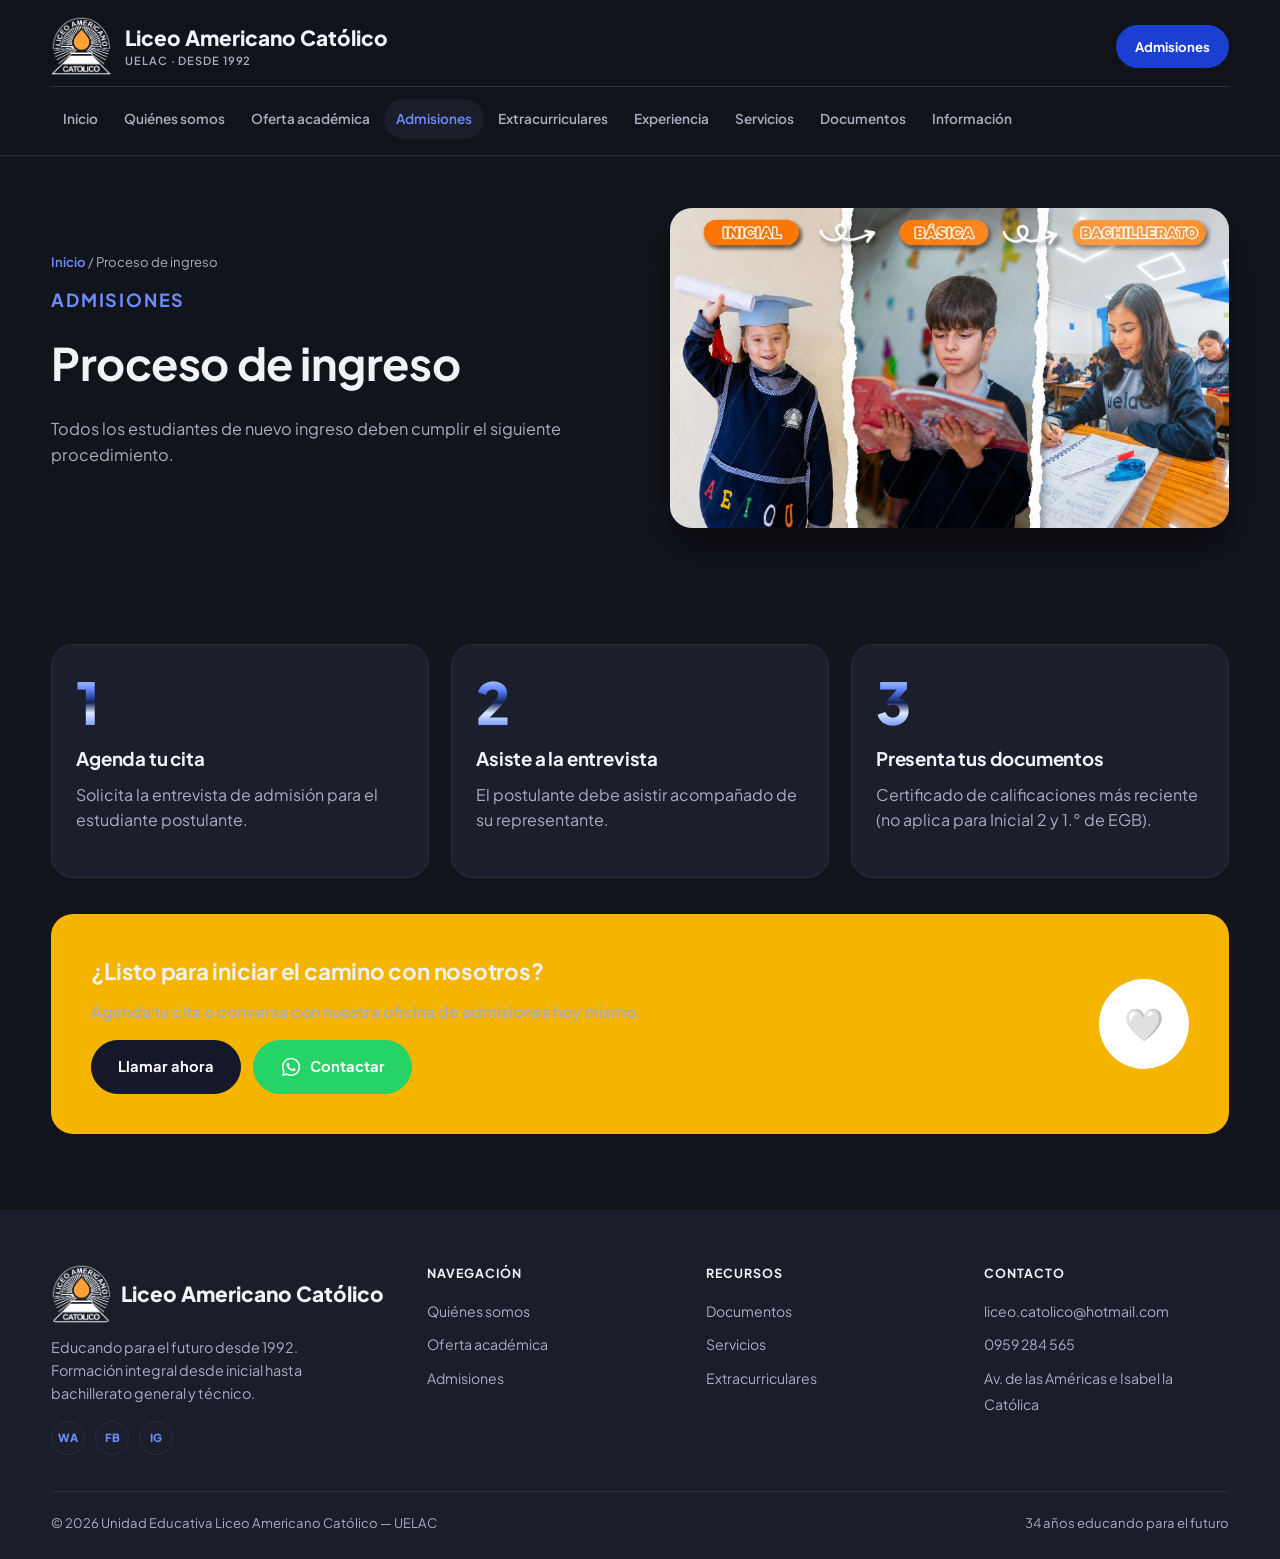
==== admisiones.html @ b3711a72 "Add files via upload" ====
<!DOCTYPE html>
<html lang="es">
<head>
<meta charset="UTF-8">
<meta name="viewport" content="width=device-width, initial-scale=1.0">
<title>Admisiones | Liceo Americano Católico — UELAC</title>
<link rel="stylesheet" href="styles.css">
<script>
(function(){
  var hour = new Date().getHours();
  var isNight = hour >= 18 || hour < 6;
  if (isNight) document.documentElement.classList.add('dark-mode');
})();
</script>

<link rel="preconnect" href="https://fonts.googleapis.com">
<link href="https://fonts.googleapis.com/css2?family=Plus+Jakarta+Sans:ital,wght@0,400;0,500;0,600;0,700;0,800;1,600;1,700&display=swap" rel="stylesheet">
</head>
<body>
<header>
  <div class="headbar">
    <div class="head-top">
      <a class="brand" href="index.html">
        <span class="brand-icon"><img class="logo-img logo-light" src="images/logo.png" alt="UELAC" onerror="this.replaceWith(Object.assign(document.createElement('span'),{textContent:'L'}))"><img class="logo-img logo-dark" src="images/logo-dark.png" alt="UELAC" onerror="this.style.display='none';if(this.previousElementSibling)this.previousElementSibling.style.display='block';"></span>
        <span class="brand-name">Liceo Americano Católico<span>UELAC · Desde 1992</span></span>
      </a>
      <div class="head-actions">
        <a class="btn sm head-cta" href="admisiones.html">Admisiones</a>
        <button class="menu-toggle" id="menuToggle" aria-label="Abrir menú"><span></span></button>
      </div>
    </div>
    <nav class="mainnav" id="mainNav">
      <a href="index.html">Inicio</a>
      <a href="quienes-somos.html">Quiénes somos</a>
      <a href="oferta-academica.html">Oferta académica</a>
      <a href="admisiones.html" class="current">Admisiones</a>
      <a href="extracurriculares.html">Extracurriculares</a>
      <a href="experiencia.html">Experiencia</a>
      <a href="servicios.html">Servicios</a>
      <a href="documentos.html">Documentos</a>
      <a href="informacion.html">Información</a>
    </nav>
  </div>
</header>
<div class="wrap page-hero">
  <div class="page-hero-split">
    <div>
      <div class="crumb"><a href="index.html">Inicio</a> / Proceso de ingreso</div>
      <span class="eyebrow">Admisiones</span>
      <h1>Proceso de ingreso</h1>
      <p class="lead">Todos los estudiantes de nuevo ingreso deben cumplir el siguiente procedimiento.</p>
    </div>
    <div class="photo-frame photo-frame-compact"><img src="images/admisiones.jpg" alt="Admisiones UELAC" onerror="this.remove()"></div>
  </div>
</div>

<section class="section">
  <div class="wrap">
    <div class="steps">
      <div class="step"><div class="num">1</div><h3>Agenda tu cita</h3><p>Solicita la entrevista de admisión para el estudiante postulante.</p></div>
      <div class="step"><div class="num">2</div><h3>Asiste a la entrevista</h3><p>El postulante debe asistir acompañado de su representante.</p></div>
      <div class="step"><div class="num">3</div><h3>Presenta tus documentos</h3><p>Certificado de calificaciones más reciente (no aplica para Inicial 2 y 1.° de EGB).</p></div>
    </div>
    <div class="cta-band">
      <div>
        <h3>¿Listo para iniciar el camino con nosotros?</h3>
        <p>Agenda tu cita o conversa con nuestra oficina de admisiones hoy mismo.</p>
        <div class="cta-actions">
          <a class="btn dark" href="tel:0959284565">Llamar ahora</a>
          <a class="btn btn-whatsapp" href="https://wa.me/593959284565?text=%F0%9F%91%8B%20Hola%2C%20quiero%20m%C3%A1s%20informaci%C3%B3n%20de%20su%20escuelita%20%F0%9F%8F%AB" target="_blank" rel="noopener">
            <svg width="22" height="22" viewBox="0 0 24 24" fill="currentColor" style="flex-shrink:0"><path d="M12.04 2C6.58 2 2.13 6.45 2.13 11.91c0 1.75.46 3.45 1.32 4.95L2.05 22l5.25-1.38a9.9 9.9 0 0 0 4.74 1.21h.01c5.46 0 9.9-4.45 9.9-9.91C21.96 6.45 17.5 2 12.04 2Zm0 18.15h-.01a8.2 8.2 0 0 1-4.19-1.15l-.3-.18-3.12.82.83-3.04-.2-.31a8.2 8.2 0 0 1-1.26-4.38c0-4.54 3.7-8.24 8.26-8.24 2.2 0 4.27.86 5.83 2.42a8.18 8.18 0 0 1 2.41 5.83c0 4.55-3.7 8.24-8.25 8.24Zm4.52-6.17c-.25-.12-1.46-.72-1.68-.8-.23-.08-.39-.12-.56.13-.16.24-.64.8-.78.96-.14.16-.29.18-.53.06-.25-.12-1.04-.38-1.98-1.22-.73-.65-1.23-1.46-1.37-1.7-.14-.25-.02-.38.11-.5.11-.11.25-.29.37-.43.12-.14.16-.24.24-.4.08-.16.04-.3-.02-.43-.06-.12-.56-1.34-.76-1.84-.2-.48-.41-.42-.56-.42h-.48c-.16 0-.43.06-.65.3-.23.24-.86.84-.86 2.04 0 1.2.88 2.36 1 2.52.12.16 1.73 2.64 4.2 3.7.59.25 1.05.4 1.4.52.59.19 1.13.16 1.55.1.47-.07 1.46-.6 1.67-1.17.2-.58.2-1.07.14-1.17-.06-.1-.22-.16-.47-.28Z"/></svg>
            Contactar
          </a>
        </div>
      </div>
      <div class="cta-icon">
        <span class="cta-icon-fallback">🤍</span>
        <video autoplay loop muted playsinline webkit-playsinline preload="auto" onerror="this.style.display='none'" id="ctaVideo">
          <source src="images/cta-animacion.mp4" type="video/mp4">
        </video>
      </div>
    </div>
  </div>
</section>
<footer>
  <div class="wrap">
    <div class="foot-grid">
      <div>
        <div class="foot-brand">
          <span class="brand-icon"><img class="logo-img logo-light" src="images/logo.png" alt="UELAC" style="width:100%;height:100%;object-fit:cover;border-radius:9px" onerror="this.replaceWith(Object.assign(document.createElement('span'),{textContent:'L'}))"><img class="logo-img logo-dark" src="images/logo-dark.png" alt="UELAC" style="width:100%;height:100%;object-fit:cover;border-radius:9px" onerror="this.style.display='none';if(this.previousElementSibling)this.previousElementSibling.style.display='block';"></span>
          <span class="brand-name">Liceo Americano Católico</span>
        </div>
        <p style="max-width:280px;font-size:.9rem">Educando para el futuro desde 1992. Formación integral desde inicial hasta bachillerato general y técnico.</p>
        <div class="foot-social">
          <a href="https://wa.me/593959284565" target="_blank" rel="noopener">WA</a>
          <a href="#">FB</a>
          <a href="#">IG</a>
        </div>
      </div>
      <div>
        <h4>Navegación</h4>
        <ul>
          <li><a href="quienes-somos.html">Quiénes somos</a></li>
          <li><a href="oferta-academica.html">Oferta académica</a></li>
          <li><a href="admisiones.html">Admisiones</a></li>
        </ul>
      </div>
      <div>
        <h4>Recursos</h4>
        <ul>
          <li><a href="documentos.html">Documentos</a></li>
          <li><a href="servicios.html">Servicios</a></li>
          <li><a href="extracurriculares.html">Extracurriculares</a></li>
        </ul>
      </div>
      <div>
        <h4>Contacto</h4>
        <ul>
          <li><a href="mailto:liceo.catolico@hotmail.com">liceo.catolico@hotmail.com</a></li>
          <li><a href="tel:0959284565">0959 284 565</a></li>
          <li><a href="informacion.html">Av. de las Américas e Isabel la Católica</a></li>
        </ul>
      </div>
    </div>
    <div class="foot-bottom">
      <span>© 2026 Unidad Educativa Liceo Americano Católico — UELAC</span>
      <span>34 años educando para el futuro</span>
    </div>
  </div>
</footer>
<script src="script.js"></script>
<script>
(function(){
  var v = document.getElementById('ctaVideo');
  if (!v) return;
  v.muted = true;
  var tryPlay = function(){ var p = v.play(); if (p !== undefined) { p.catch(function(){}); } };
  tryPlay();
  document.addEventListener('touchstart', tryPlay, {once:true});
  document.addEventListener('click', tryPlay, {once:true});
})();
</script>
</body>
</html>
---- styles.css ----
:root{
  --blue:#1B3FD1;
  --blue-dark:#12235B;
  --yellow:#F4B400;
  --yellow-soft:#FCEBC0;
  --badge-lav:#E6E1FB; --badge-lav-ink:#6C57E0;
  --badge-peach:#FDE6D8; --badge-peach-ink:#D97A3D;
  --badge-rose:#FBE3E6; --badge-rose-ink:#C6516A;
  --ink:#15172B;
  --ink-soft:#5B5F76;
  --paper:#FFFFFF;
  --bg-soft:#F4F5FA;
  --line:#E7E8F2;
  --radius:22px;
  --radius-sm:14px;
  --maxw:1800px;
}
*{box-sizing:border-box;}
html{scroll-behavior:smooth;}
body{
  margin:0;background:var(--paper);color:var(--ink);
  font-family:'Plus Jakarta Sans',sans-serif;font-size:16px;line-height:1.6;
  -webkit-font-smoothing:antialiased;
}
h1,h2,h3,h4{font-weight:700;letter-spacing:-0.01em;margin:0 0 .4em 0;color:var(--ink);}
em{font-style:italic;color:var(--blue);}
p{margin:0 0 1em 0;color:var(--ink-soft);}
a{color:inherit;}
img{max-width:100%;display:block;}
.wrap{max-width:var(--maxw);margin:0 auto;padding:0 clamp(20px,4vw,64px);}
.pill{
  display:inline-flex;align-items:center;gap:10px;
  background:var(--bg-soft);border:1px solid var(--line);
  padding:10px 22px;border-radius:99px;font-size:1.05rem;font-weight:600;color:var(--ink-soft);
  margin-bottom:20px;
}
.pill .dot{width:8px;height:8px;border-radius:50%;background:var(--yellow);}
.eyebrow{
  text-transform:uppercase;letter-spacing:.1em;font-size:1.125rem;font-weight:700;
  color:var(--blue);margin-bottom:10px;display:block;
}
.eyebrow-lg{font-size:2.1rem;letter-spacing:.02em;margin-bottom:6px;}
.eyebrow-xl{font-size:2.25rem;letter-spacing:.01em;}
.btn{
  display:inline-flex;align-items:center;gap:8px;padding:14px 26px;
  background:var(--blue);color:#fff;text-decoration:none;font-weight:700;font-size:.92rem;
  border:1.5px solid var(--blue);border-radius:99px;cursor:pointer;transition:all .18s;
}
.btn:hover{background:var(--blue-dark);border-color:var(--blue-dark);}
.btn.outline{background:transparent;color:var(--blue);}
.btn.outline:hover{background:var(--blue);color:#fff;}
.btn.dark{background:var(--ink);border-color:var(--ink);}
.btn.btn-whatsapp{background:#25D366;border-color:#25D366;color:#fff;}
.btn.btn-whatsapp:hover{background:#1EBE57;border-color:#1EBE57;}
.btn.dark:hover{background:#000;}
.btn.sm{padding:10px 18px;font-size:.82rem;}
button{font-family:inherit;}

/* header */
header{position:sticky;top:0;z-index:100;background:rgba(255,255,255,.92);backdrop-filter:blur(8px);border-bottom:1px solid var(--line);}
.headbar{display:flex;flex-direction:column;gap:10px;padding:16px clamp(20px,4vw,64px);max-width:var(--maxw);margin:0 auto;}
.head-top{display:flex;align-items:center;justify-content:space-between;gap:20px;width:100%;}
.head-actions{display:flex;align-items:center;gap:14px;flex-shrink:0;}
.brand{display:flex;align-items:center;gap:14px;text-decoration:none;flex-shrink:0;}
.brand-icon{width:60px;height:60px;background:transparent;color:var(--blue);display:flex;align-items:center;justify-content:center;font-weight:800;font-size:1.6rem;flex-shrink:0;}
.brand-icon img{width:100%;height:100%;object-fit:contain;}
.brand-icon .logo-dark{display:none;}
html.dark-mode .brand-icon .logo-light{display:none;}
html.dark-mode .brand-icon .logo-dark{display:block;}
.brand-name{font-weight:800;font-size:1.3rem;color:var(--ink);line-height:1.15;}
.brand-name span{display:block;font-weight:600;font-size:.7rem;color:var(--ink-soft);text-transform:uppercase;letter-spacing:.08em;margin-top:4px;}
nav.mainnav{display:flex;gap:2px;flex-wrap:wrap;width:100%;padding-top:12px;border-top:1px solid var(--line);}
nav.mainnav a{padding:9px 12px;font-size:.85rem;font-weight:600;text-decoration:none;color:var(--ink-soft);border-radius:99px;white-space:nowrap;}
nav.mainnav a:hover{color:var(--blue);background:var(--bg-soft);}
nav.mainnav a.current{color:var(--blue);background:var(--bg-soft);}
.menu-toggle{display:none;background:none;border:1.5px solid var(--ink);border-radius:9px;padding:8px 10px;cursor:pointer;}
.menu-toggle span,.menu-toggle span::before,.menu-toggle span::after{content:"";display:block;width:18px;height:2px;background:var(--ink);position:relative;}
.menu-toggle span::before{position:absolute;top:-6px;width:18px;height:2px;background:var(--ink);}
.menu-toggle span::after{position:absolute;top:6px;width:18px;height:2px;background:var(--ink);}
@media (max-width:980px){
  nav.mainnav{display:none;}
  nav.mainnav.open{display:flex;}
  .menu-toggle{display:block;}
  .head-cta{display:none;}
}

/* page header banner (for interior pages) */
.page-hero{padding-top:52px;padding-bottom:40px;}
.page-hero .eyebrow{margin-bottom:12px;}
.page-hero h1{font-size:clamp(2rem,4vw,2.8rem);}
.page-hero p.lead{max-width:560px;font-size:1.02rem;}
.crumb{font-size:.82rem;color:var(--ink-soft);margin-bottom:14px;}
.crumb a{color:var(--blue);text-decoration:none;font-weight:600;}
.page-hero-split{display:grid;grid-template-columns:1fr 1fr;gap:60px;align-items:center;}
.photo-frame{
  border-radius:var(--radius);overflow:hidden;height:500px;position:relative;
  background:linear-gradient(135deg,var(--blue) 0%,#3F63E0 55%,#7C93EC 100%);
}
.photo-frame img{position:absolute;inset:0;width:100%;height:100%;object-fit:cover;object-position:center top;z-index:0;}
.photo-frame::after{content:"";position:absolute;inset:0;z-index:1;background:radial-gradient(circle at 80% 15%,rgba(255,255,255,.28),transparent 45%),repeating-linear-gradient(120deg,rgba(255,255,255,.06) 0 2px,transparent 2px 30px);}
.photo-frame-compact{height:320px;}

/* hero (home) */
.hero{padding-top:64px;padding-bottom:80px;}
.hero-grid{display:grid;grid-template-columns:.85fr 1.2fr;gap:60px;align-items:center;}
.hero h1{font-size:clamp(2.3rem,4.6vw,3.6rem);line-height:1.05;margin-bottom:.35em;}
.hero p.lead{font-size:1.02rem;max-width:440px;}
.hero-actions{display:flex;gap:14px;margin-top:26px;flex-wrap:wrap;}
.hero-media{position:relative;}
.hero-media .frame{
  border-radius:var(--radius);overflow:hidden;height:500px;position:relative;
  background:linear-gradient(135deg,var(--blue) 0%,#3F63E0 55%,#7C93EC 100%);
}
.hero-media .frame img{position:absolute;inset:0;width:100%;height:100%;object-fit:cover;z-index:0;}
.hero-media .frame::after{content:"";position:absolute;inset:0;z-index:1;background:radial-gradient(circle at 80% 15%,rgba(255,255,255,.28),transparent 45%),repeating-linear-gradient(120deg,rgba(255,255,255,.06) 0 2px,transparent 2px 30px);}
.floating-badge{
  position:absolute;bottom:22px;right:-14px;background:#fff;border-radius:var(--radius-sm);
  padding:18px 23px;box-shadow:0 14px 30px rgba(20,30,80,.16);display:flex;align-items:center;gap:15px;max-width:262px;
}
.floating-badge .ic{width:45px;height:45px;border-radius:13px;background:var(--yellow-soft);display:flex;align-items:center;justify-content:center;font-size:1.4rem;flex-shrink:0;}
.floating-badge div strong{display:block;font-size:1.03rem;}
.floating-badge div span{font-size:.9rem;color:var(--ink-soft);}

/* sections */
.section{padding:76px 0;}
.section.soft{background:var(--bg-soft);}
.section-head{max-width:640px;margin:0 auto 46px;text-align:center;}
.section-head.left{margin:0 0 40px;text-align:left;}
.section-head p{max-width:480px;margin:8px auto 0;}
.section-head.left p{margin:8px 0 0;}
.feature-grid{display:grid;grid-template-columns:repeat(3,1fr);gap:22px;}
.feature-card{background:#fff;border:1px solid var(--line);border-radius:var(--radius);padding:30px 26px;}
.feature-card .icon{width:46px;height:46px;border-radius:13px;display:flex;align-items:center;justify-content:center;font-size:1.3rem;margin-bottom:18px;}
.feature-card h3{font-size:1.08rem;}
.feature-card a.more{font-size:.85rem;font-weight:700;color:var(--blue);text-decoration:none;}

/* gallery / carousel cards */
.gal-head{display:flex;justify-content:space-between;align-items:flex-end;margin-bottom:30px;gap:20px;flex-wrap:wrap;}
.gal-head h2{margin-bottom:8px;}
.gal-nav{display:flex;gap:10px;flex-shrink:0;}
.gal-nav button{width:38px;height:38px;border-radius:50%;border:1.5px solid var(--line);background:#fff;cursor:pointer;font-size:1.1rem;color:var(--ink);}
.gal-nav button.active-dir{background:var(--blue);border-color:var(--blue);color:#fff;}
.gal-track-wrap{overflow:hidden;}
.gal-track{display:flex;gap:20px;transition:transform .5s cubic-bezier(.65,0,.35,1);}
.gal-card{
  min-width:calc(33.333% - 14px);flex-shrink:0;border-radius:var(--radius);overflow:hidden;position:relative;
  height:340px;display:flex;align-items:flex-end;
}
.gal-card .tint{position:absolute;inset:0;}
.gal-card .tint img{position:absolute;inset:0;width:100%;height:100%;object-fit:cover;}
.gal-card::after{content:"";position:absolute;inset:0;background:linear-gradient(to top,rgba(0,0,0,.72) 0%,rgba(0,0,0,.05) 55%,transparent 70%);}
.gal-card .tag{position:absolute;top:16px;left:16px;z-index:3;background:#fff;color:var(--ink);font-size:.72rem;font-weight:700;padding:6px 12px;border-radius:99px;}
.gal-card .body{position:relative;z-index:3;padding:20px;color:#fff;}
.gal-card .body h3{color:#fff;font-size:1.05rem;margin-bottom:4px;}
.gal-card .body p{color:#E7E9F5;font-size:.85rem;margin:0;}
@media (max-width:900px){.gal-card{min-width:calc(50% - 10px);}}
@media (max-width:600px){.gal-card{min-width:100%;}}

/* stats band */
.stats-band{background:var(--blue);border-radius:var(--radius);padding:50px 40px;display:grid;grid-template-columns:repeat(3,1fr);text-align:center;}
.stats-band .stat-num{font-size:2.6rem;font-weight:800;color:var(--yellow);line-height:1;}
.stats-band .stat-label{color:#fff;font-weight:700;margin-top:10px;font-size:.95rem;}
.stats-band .stat-sub{color:#B9C6F5;font-size:.8rem;margin-top:4px;}
@media (max-width:700px){.stats-band{grid-template-columns:1fr;gap:26px;}}

/* quienes somos */
.qs-grid{display:grid;grid-template-columns:1fr 1fr;gap:50px;align-items:start;}
.mv-card{background:#fff;border:1px solid var(--line);border-radius:var(--radius);padding:26px 28px;margin-bottom:18px;}
.mv-card h3{font-size:1.5rem;color:var(--blue);}
.authorities{display:grid;grid-template-columns:repeat(5,1fr);gap:14px;margin-top:20px;}
.auth-card{text-align:center;padding:20px 10px;border:1px solid var(--line);border-radius:var(--radius-sm);background:#fff;}
.auth-role{font-size:.82rem;color:var(--ink-soft);margin-top:4px;}
.lema{margin-top:24px;background:var(--ink);color:#fff;padding:26px;border-radius:var(--radius);text-align:center;}
.lema em{color:var(--yellow);}
.lema-wide{
  background:var(--blue);color:#fff;text-align:center;
  padding:44px 30px;border-radius:var(--radius);
  margin:44px 0;font-size:2rem;font-weight:600;width:100%;
}
.lema-wide em{color:var(--yellow);font-weight:400;font-style:normal;font-family:'Parisienne',cursive;font-size:1.35em;}
.authorities-row{display:grid;grid-template-columns:repeat(5,1fr);gap:18px;margin-top:20px;}
.auth-card-v2{display:flex;flex-direction:column;align-items:center;text-align:center;}
.auth-photo{margin-bottom:10px;}
.auth-photo{
  width:100%;max-width:150px;aspect-ratio:3/4;background:var(--bg-soft);
  border:1px solid var(--line);border-radius:var(--radius-sm);overflow:hidden;
}
.auth-photo img{width:100%;height:100%;object-fit:cover;}
.auth-card-v2 .auth-name{font-size:1rem;color:var(--ink);font-weight:700;margin:0;}
.auth-card-v2 .auth-role{font-size:.85rem;color:var(--ink-soft);margin:2px 0 0;}

/* oferta - level cards + accordion */
.niveles-grid{display:flex;flex-wrap:wrap;justify-content:center;gap:22px;}
.niveles-grid > details.level{flex:0 1 calc(33.333% - 15px);min-width:260px;}
details.level{
  background:#fff;border:1px solid var(--line);border-radius:var(--radius);overflow:hidden;
  transition:transform .2s ease,box-shadow .2s ease,border-color .2s ease;
}
details.level:hover,details.level[open]{
  transform:scale(1.04);
  box-shadow:0 18px 40px rgba(27,63,209,.18);
  border-color:var(--blue);
  z-index:2;position:relative;
}
details.level summary{cursor:pointer;list-style:none;display:block;}
details.level summary::-webkit-details-marker{display:none;}
.level-photo{width:100%;aspect-ratio:3/4;background:var(--bg-soft);}
.level-photo img{width:100%;height:100%;object-fit:cover;}
.level-summary-text{padding:18px 20px;font-weight:700;font-size:1.02rem;color:var(--ink);display:flex;align-items:center;justify-content:space-between;gap:12px;}
.level-toggle::after{content:"+";font-size:1.4rem;color:var(--blue);font-weight:700;}
details.level[open] .level-toggle::after{content:"–";}
details.level .level-body{padding:0 20px 24px;}
.pilares{display:grid;grid-template-columns:1fr;gap:10px;margin-top:14px;}
.pilar{background:var(--bg-soft);padding:14px 16px;border-radius:var(--radius-sm);font-size:.85rem;}

/* admisiones */
.steps{display:grid;grid-template-columns:repeat(3,1fr);gap:22px;}
.step{background:#fff;border:1px solid var(--line);border-radius:var(--radius);padding:28px 24px;}
.step .num{
  font-family:'Plus Jakarta Sans',sans-serif;font-size:3.6rem;font-weight:800;line-height:1;
  display:block;margin-bottom:14px;
  background-image:linear-gradient(180deg,#EAF1FF 0%,#5B82FF 30%,#12235B 52%,#DCE8FF 70%,#5B82FF 100%);
  -webkit-background-clip:text;background-clip:text;color:transparent;
  animation:num-glow 3s ease-in-out infinite;
}
@keyframes num-glow{
  0%,100%{filter:drop-shadow(0 0 6px rgba(91,130,255,.4)) drop-shadow(0 0 14px rgba(91,130,255,.22));}
  50%{filter:drop-shadow(0 0 16px rgba(91,130,255,.95)) drop-shadow(0 0 30px rgba(91,130,255,.55));}
}
@media (prefers-reduced-motion:reduce){.step .num{animation:none;filter:drop-shadow(0 0 12px rgba(91,130,255,.7));}}
.cta-band{margin-top:36px;background:var(--yellow);border-radius:var(--radius);padding:40px;display:grid;grid-template-columns:1fr auto;gap:24px;align-items:center;}
.cta-band h3{font-size:1.4rem;}
.cta-band p{color:var(--blue-dark);font-weight:600;}
.cta-actions{display:flex;gap:12px;flex-wrap:wrap;}
.cta-icon{width:90px;height:90px;border-radius:50%;background:#fff;display:flex;align-items:center;justify-content:center;font-size:2rem;position:relative;overflow:hidden;}
.cta-icon video{position:absolute;inset:0;width:100%;height:100%;object-fit:cover;z-index:1;}
.cta-icon-fallback{position:relative;z-index:0;}
@media (max-width:720px){
  .cta-band{grid-template-columns:1fr;text-align:center;}
  .cta-icon{margin:0 auto;}
  .cta-actions{justify-content:center;}
  .cta-actions .btn{flex:0 1 170px;justify-content:center;}
}

/* extracurriculares */
.extra-grid{display:grid;grid-template-columns:repeat(3,1fr);gap:20px;}
.extra-card{background:var(--blue);color:#fff;padding:30px 24px;border-radius:var(--radius);min-height:170px;display:flex;align-items:flex-end;position:relative;overflow:hidden;}
.extra-card img{position:absolute;inset:0;width:100%;height:100%;object-fit:cover;z-index:0;}
.extra-card::before{content:"";position:absolute;inset:0;z-index:1;background:radial-gradient(circle at 90% -10%,rgba(244,180,0,.35),transparent 55%),linear-gradient(to top,rgba(0,0,0,.6) 0%,rgba(0,0,0,.05) 60%,transparent 75%);}
.extra-card h3{color:#fff;font-size:1.05rem;position:relative;z-index:2;margin:0;}

/* experiencia */
.feat-grid{display:grid;grid-template-columns:repeat(2,1fr);gap:20px;margin-bottom:46px;}
.feat{background:#fff;border:1px solid var(--line);border-radius:var(--radius);padding:26px;}
.feat-photo{width:100%;aspect-ratio:1/1;position:relative;border-radius:var(--radius-sm);overflow:hidden;background:var(--bg-soft);margin-bottom:16px;}
.feat-photo img{position:absolute;inset:0;width:100%;height:100%;object-fit:cover;opacity:0;transition:opacity .6s ease;}
.feat-photo img.active{opacity:1;}
.feat .mark{width:40px;height:40px;border-radius:12px;margin-bottom:14px;display:flex;align-items:center;justify-content:center;font-size:1.2rem;}
.horario-table{width:100%;border-collapse:collapse;background:#fff;border:1px solid var(--line);border-radius:var(--radius-sm);overflow:hidden;}
.horario-table th{background:var(--blue);color:#fff;text-align:left;padding:14px 18px;font-weight:700;font-size:.85rem;}
.horario-table td{padding:14px 18px;border-top:1px solid var(--line);font-size:.92rem;color:var(--ink);}
.uniforme-grid{display:grid;grid-template-columns:repeat(5,1fr);gap:18px;margin-top:20px;}
.uniforme-item{display:flex;flex-direction:column;align-items:center;text-align:center;}
.uniforme-photo{width:100%;aspect-ratio:3/4;background:var(--bg-soft);border:1px solid var(--line);border-radius:var(--radius-sm);overflow:hidden;margin-bottom:10px;}
.uniforme-photo img{width:100%;height:100%;object-fit:cover;}
.uniforme-label{font-size:.85rem;color:var(--ink-soft);font-weight:600;}

/* servicios */
.serv-grid{display:grid;grid-template-columns:repeat(3,1fr);gap:20px;align-items:start;}
.serv-card{
  background:#fff;border:1px solid var(--line);border-radius:var(--radius);padding:28px;
  cursor:pointer;transition:transform .2s ease,box-shadow .2s ease,border-color .2s ease;
}
.serv-card:hover,.serv-card.selected{
  transform:scale(1.05);
  box-shadow:0 18px 40px rgba(27,63,209,.18);
  border-color:var(--blue);
  z-index:2;position:relative;
}
.serv-photo{width:100%;aspect-ratio:3/4;background:var(--bg-soft);border-radius:var(--radius-sm);overflow:hidden;margin-bottom:18px;}
.serv-photo img{width:100%;height:100%;object-fit:cover;}
.serv-card .mark{width:42px;height:42px;border-radius:12px;margin-bottom:16px;display:flex;align-items:center;justify-content:center;font-size:1.25rem;}

/* documentos */
.doc-cols{display:grid;grid-template-columns:1.3fr .9fr;gap:44px;align-items:start;}
.doc-list{list-style:none;margin:0;padding:0;display:grid;grid-template-columns:1fr 1fr;gap:2px;}
.doc-list li{border-bottom:1px dashed var(--line);}
.doc-list a{display:flex;justify-content:space-between;align-items:center;padding:11px 6px;font-size:.87rem;text-decoration:none;color:var(--ink);}
.doc-list a:hover{color:var(--blue);}
.doc-list a .go{color:var(--yellow);font-weight:700;}
.doc-side{background:var(--blue);color:#fff;padding:28px;border-radius:var(--radius);}
.doc-side h3{color:#fff;font-size:1.2rem;}
.doc-side ul{padding-left:0;list-style:none;margin:0;}
.doc-side li{border-bottom:1px solid rgba(255,255,255,.15);}
.doc-side a{display:flex;justify-content:space-between;padding:12px 0;text-decoration:none;color:#DCE3FA;font-size:.87rem;}
.doc-side a:hover{color:var(--yellow);}

/* informacion */
.info-grid{display:grid;grid-template-columns:1fr 1fr;gap:46px;}
.form-field{margin-bottom:16px;}
.form-field label{display:block;font-size:.78rem;text-transform:uppercase;letter-spacing:.06em;color:var(--ink-soft);margin-bottom:6px;font-weight:700;}
.form-field input,.form-field textarea{width:100%;padding:12px 14px;border:1.5px solid var(--line);border-radius:var(--radius-sm);font-family:inherit;font-size:.95rem;background:#fff;color:var(--ink);}
.form-field textarea{resize:vertical;min-height:100px;}
.form-field input:focus,.form-field textarea:focus{outline:2px solid var(--blue);outline-offset:1px;}
.map-frame{border:1px solid var(--line);border-radius:var(--radius);overflow:hidden;height:220px;margin-bottom:22px;}
.map-frame iframe{width:100%;height:100%;border:0;}
.contact-lines{display:grid;gap:10px;margin-bottom:22px;font-size:.92rem;}
.contact-lines strong{color:var(--ink);}
.social-row{display:flex;gap:12px;}
.social-row a{width:42px;height:42px;border-radius:50%;border:1.5px solid var(--line);display:flex;align-items:center;justify-content:center;text-decoration:none;color:var(--blue);font-weight:800;font-size:.78rem;}
.social-row a:hover{background:var(--blue);color:#fff;border-color:var(--blue);}
.form-note{font-size:.85rem;color:var(--blue);margin-top:10px;display:none;font-weight:600;}
.form-note.show{display:block;}

/* footer */
footer{background:var(--bg-soft);padding:54px 0 26px;}
.foot-grid{display:grid;grid-template-columns:1.4fr 1fr 1fr 1fr;gap:34px;margin-bottom:36px;}
.foot-brand{display:flex;gap:10px;align-items:center;margin-bottom:12px;}
footer h4{color:var(--ink);font-size:.78rem;text-transform:uppercase;letter-spacing:.08em;margin-bottom:14px;}
footer ul{list-style:none;padding:0;margin:0;display:grid;gap:8px;}
footer a{text-decoration:none;color:var(--ink-soft);font-size:.88rem;}
footer a:hover{color:var(--blue);}
.foot-social{display:flex;gap:10px;margin-top:16px;}
.foot-social a{width:34px;height:34px;border-radius:50%;background:#fff;border:1px solid var(--line);display:flex;align-items:center;justify-content:center;font-size:.7rem;font-weight:800;color:var(--blue);}
.foot-bottom{border-top:1px solid var(--line);padding-top:20px;font-size:.82rem;color:var(--ink-soft);display:flex;justify-content:space-between;flex-wrap:wrap;gap:10px;}

@media (max-width:920px){
  .hero-grid,.qs-grid,.info-grid,.doc-cols,.page-hero-split{grid-template-columns:1fr;}
  .hero-media{order:-1;}
  .feature-grid,.extra-grid,.feat-grid,.serv-grid,.steps{grid-template-columns:repeat(2,1fr);}
  .niveles-grid > details.level{flex-basis:calc(50% - 11px);}
  .authorities{grid-template-columns:repeat(2,1fr);}
  .authorities-row{grid-template-columns:repeat(3,1fr);}
  .uniforme-grid{grid-template-columns:repeat(3,1fr);}
  .lema-wide{font-size:1.5rem;}
  .foot-grid{grid-template-columns:1fr 1fr;}
  .doc-list{grid-template-columns:1fr;}
}
@media (max-width:600px){
  .feature-grid,.extra-grid,.feat-grid,.serv-grid,.steps,.authorities{grid-template-columns:1fr;}
  .niveles-grid > details.level{flex-basis:100%;}
  .authorities-row{grid-template-columns:repeat(2,1fr);}
  .uniforme-grid{grid-template-columns:repeat(2,1fr);}
  .lema-wide{font-size:1.2rem;padding:30px 20px;}
  .foot-grid{grid-template-columns:1fr;}
  .section{padding:56px 0;}
  .hero{padding:44px 0 56px;}
  .page-hero{padding-top:36px;padding-bottom:28px;}
  .stats-band{padding:36px 24px;}
  .photo-frame-compact{height:220px;}
}
@media (prefers-reduced-motion:reduce){html{scroll-behavior:auto;}.gal-track{transition:none;}}

/* ---------- dark mode (auto, based on local time) ---------- */
html.dark-mode{
  --dm-bg:#12141C;
  --dm-bg-soft:#1A1E2A;
  --dm-card:#1B1F2B;
  --dm-ink:#F2F3F7;
  --dm-ink-soft:#A8ADC0;
  --dm-line:#2A2E3D;
  --dm-blue:#6E8CFF;
}
html.dark-mode body{background:var(--dm-bg);color:var(--dm-ink);}
html.dark-mode p{color:var(--dm-ink-soft);}
html.dark-mode h1,html.dark-mode h2,html.dark-mode h3,html.dark-mode h4{color:var(--dm-ink);}
html.dark-mode .eyebrow{color:var(--dm-blue);}
html.dark-mode em{color:var(--dm-blue);}
html.dark-mode .lema-wide em{color:var(--yellow);}
html.dark-mode header{background:rgba(18,20,28,.92);border-bottom:1px solid var(--dm-line);}
html.dark-mode .brand-name{color:var(--dm-ink);}
html.dark-mode .brand-name span{color:var(--dm-ink-soft);}
html.dark-mode nav.mainnav a{color:var(--dm-ink-soft);}
html.dark-mode nav.mainnav a:hover,html.dark-mode nav.mainnav a.current{color:var(--dm-blue);background:var(--dm-bg-soft);}
html.dark-mode .pill{background:var(--dm-bg-soft);border-color:var(--dm-line);color:var(--dm-ink-soft);}
html.dark-mode .hero h1{color:var(--dm-ink);}
html.dark-mode .hero h1 em{color:var(--dm-blue);}
html.dark-mode .floating-badge{background:var(--dm-card);box-shadow:0 14px 30px rgba(0,0,0,.4);}
html.dark-mode .floating-badge div strong{color:var(--dm-ink);}
html.dark-mode .floating-badge div span{color:var(--dm-ink-soft);}
html.dark-mode .section.soft{background:var(--dm-bg-soft);}
html.dark-mode .feature-card{background:var(--dm-card);border-color:var(--dm-line);}
html.dark-mode .feature-card h3{color:var(--dm-ink);}
html.dark-mode .feature-card a.more{color:var(--dm-blue);}
html.dark-mode .btn.outline{color:var(--dm-blue);border-color:var(--dm-blue);}
html.dark-mode .btn.outline:hover{background:var(--dm-blue);color:var(--dm-bg);}
html.dark-mode footer{background:var(--dm-bg-soft);}
html.dark-mode footer h4{color:var(--dm-ink);}
html.dark-mode footer a{color:var(--dm-ink-soft);}
html.dark-mode footer a:hover{color:var(--dm-blue);}
html.dark-mode footer p{color:var(--dm-ink-soft);}
html.dark-mode .foot-social a{background:var(--dm-card);border-color:var(--dm-line);color:var(--dm-blue);}
html.dark-mode .foot-bottom{border-color:var(--dm-line);color:var(--dm-ink-soft);}
html.dark-mode .gal-nav button{background:var(--dm-card);border-color:var(--dm-line);color:var(--dm-ink);}
html.dark-mode .gal-card .tag{background:var(--dm-card);color:var(--dm-ink);}
html.dark-mode .crumb{color:var(--dm-ink-soft);}
html.dark-mode .crumb a{color:var(--dm-blue);}
html.dark-mode .mv-card{background:var(--dm-card);border-color:var(--dm-line);}
html.dark-mode .mv-card h3{color:var(--dm-blue);}
html.dark-mode .auth-card{background:var(--dm-card);border-color:var(--dm-line);}
html.dark-mode .auth-card-v2 .auth-name{color:var(--dm-ink);}
html.dark-mode .auth-card-v2 .auth-role{color:var(--dm-ink-soft);}
html.dark-mode .auth-photo{background:var(--dm-bg-soft);border-color:var(--dm-line);}
html.dark-mode .lema{background:#000;}
html.dark-mode details.level{background:var(--dm-card);border-color:var(--dm-line);}
html.dark-mode details.level:hover,html.dark-mode details.level[open]{border-color:var(--dm-blue);box-shadow:0 18px 40px rgba(0,0,0,.5);}
html.dark-mode .level-photo{background:var(--dm-bg-soft);}
html.dark-mode .level-summary-text{color:var(--dm-ink);}
html.dark-mode .level-toggle::after{color:var(--dm-blue);}
html.dark-mode .pilar{background:var(--dm-bg-soft);color:var(--dm-ink-soft);}
html.dark-mode .nivel-chip{background:var(--dm-bg-soft);border-color:var(--dm-line);color:var(--dm-ink);}
html.dark-mode .step{background:var(--dm-card);border-color:var(--dm-line);}
html.dark-mode .step h3{color:var(--dm-ink);}
html.dark-mode .photo-frame{box-shadow:0 20px 40px rgba(0,0,0,.4);}
html.dark-mode .cta-band{background:var(--yellow);}
html.dark-mode .feat{background:var(--dm-card);border-color:var(--dm-line);}
html.dark-mode .feat h3{color:var(--dm-ink);}
html.dark-mode .feat-photo{background:var(--dm-bg-soft);}
html.dark-mode .uniforme-photo{background:var(--dm-bg-soft);border-color:var(--dm-line);}
html.dark-mode .uniforme-label{color:var(--dm-ink-soft);}
html.dark-mode .horario-table{background:var(--dm-card);border-color:var(--dm-line);}
html.dark-mode .horario-table td{border-color:var(--dm-line);color:var(--dm-ink);}
html.dark-mode .serv-card{background:var(--dm-card);border-color:var(--dm-line);}
html.dark-mode .serv-card:hover,html.dark-mode .serv-card.selected{border-color:var(--dm-blue);box-shadow:0 18px 40px rgba(0,0,0,.5);}
html.dark-mode .serv-photo{background:var(--dm-bg-soft);}
html.dark-mode .serv-card h3{color:var(--dm-ink);}
html.dark-mode .doc-list a{color:var(--dm-ink);}
html.dark-mode .doc-list li{border-color:var(--dm-line);}
html.dark-mode .extra-card{background:var(--blue-dark);}
html.dark-mode .form-field label{color:var(--dm-ink-soft);}
html.dark-mode .form-field input,html.dark-mode .form-field textarea{background:var(--dm-card);border-color:var(--dm-line);color:var(--dm-ink);}
html.dark-mode .map-frame{border-color:var(--dm-line);}
html.dark-mode .contact-lines strong{color:var(--dm-ink);}
html.dark-mode .contact-lines{color:var(--dm-ink-soft);}
html.dark-mode .social-row a{border-color:var(--dm-line);color:var(--dm-blue);}
html.dark-mode .social-row a:hover{background:var(--dm-blue);color:var(--dm-bg);border-color:var(--dm-blue);}
html.dark-mode .menu-toggle{border-color:var(--dm-line);}
html.dark-mode .menu-toggle span,html.dark-mode .menu-toggle span::before,html.dark-mode .menu-toggle span::after{background:var(--dm-ink);}
html.dark-mode nav.mainnav{border-color:var(--dm-line);}
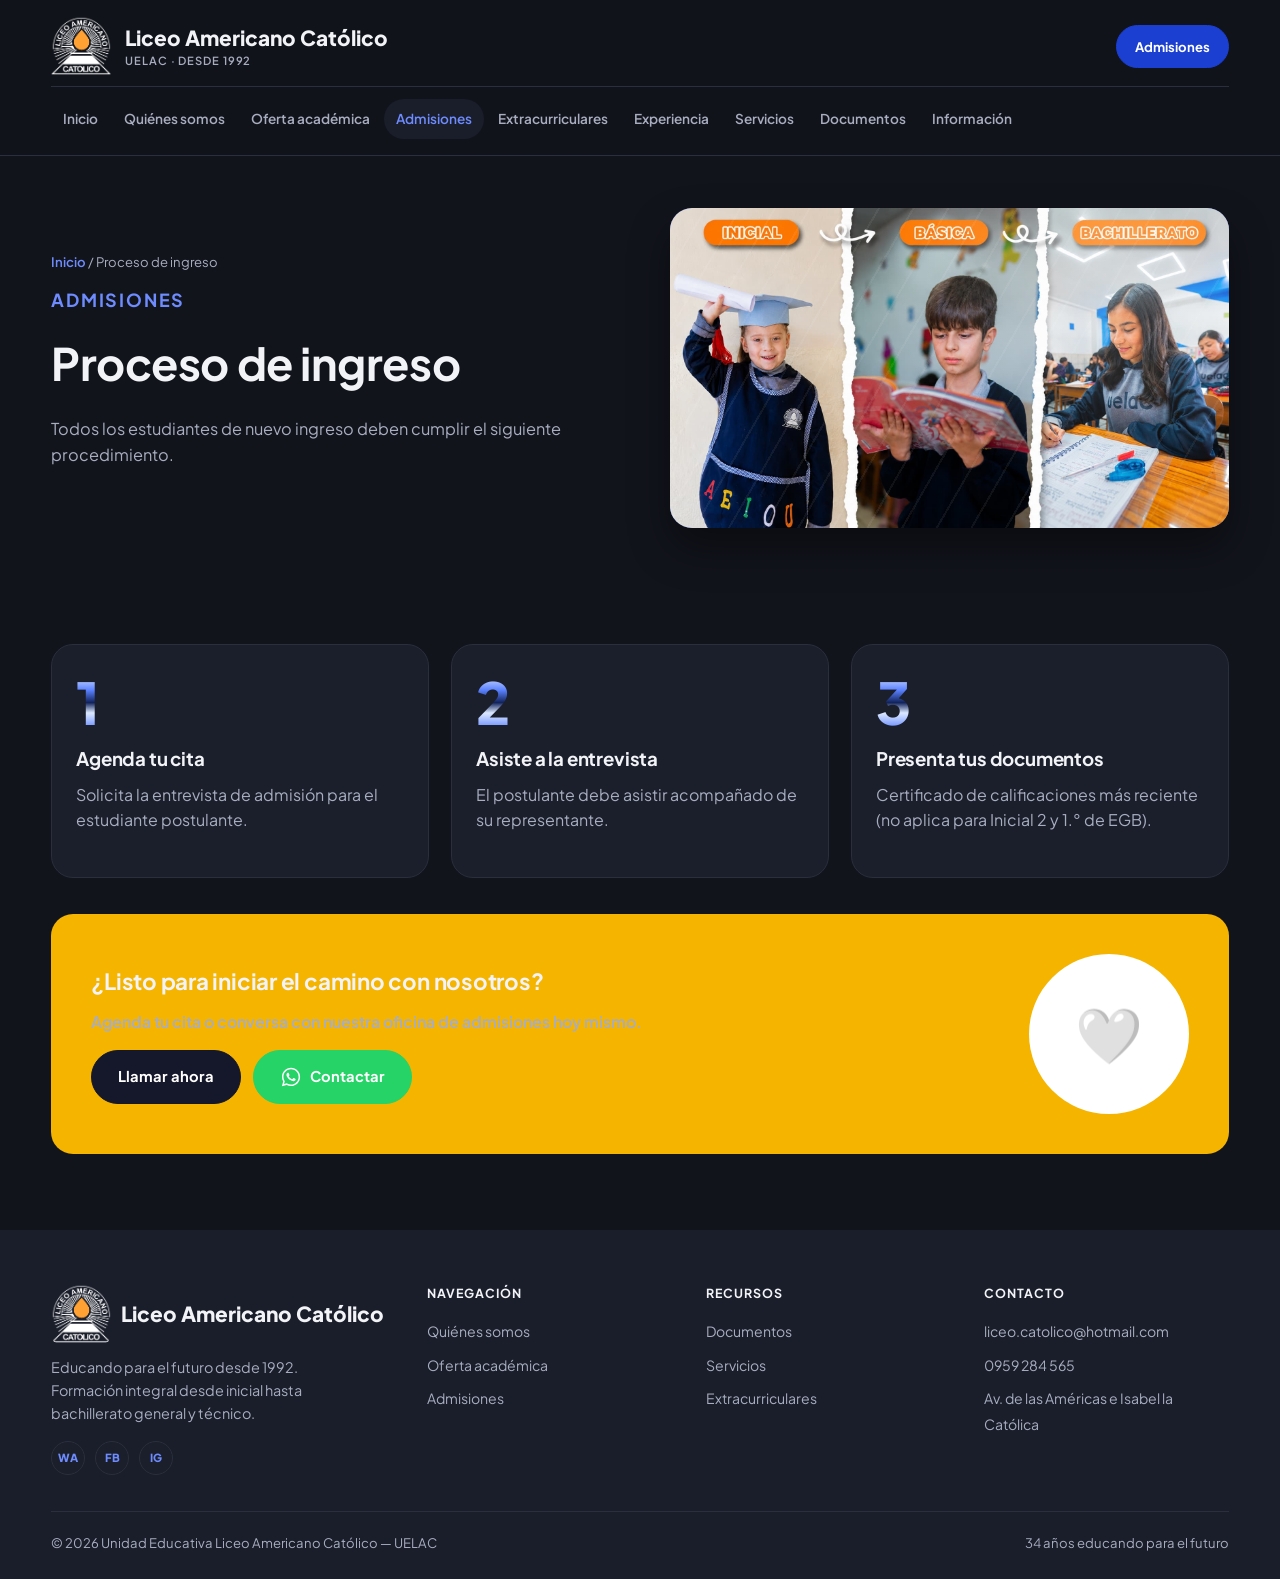
==== commit 1d4593e0: "Add files via upload" ====
--- a/admisiones.html
+++ b/admisiones.html
@@ -50,7 +50,7 @@
       <h1>Proceso de ingreso</h1>
       <p class="lead">Todos los estudiantes de nuevo ingreso deben cumplir el siguiente procedimiento.</p>
     </div>
-    <div class="photo-frame photo-frame-compact"><img src="images/admisiones.jpg" alt="Admisiones UELAC" onerror="this.remove()"></div>
+    <div class="photo-frame photo-frame-compact"><img fetchpriority="high" decoding="async" src="images/admisiones.jpg" alt="Admisiones UELAC" onerror="this.remove()"></div>
   </div>
 </div>
 
--- a/styles.css
+++ b/styles.css
@@ -190,8 +190,8 @@
 .auth-card-v2 .auth-role{font-size:.85rem;color:var(--ink-soft);margin:2px 0 0;}
 
 /* oferta - level cards + accordion */
-.niveles-grid{display:flex;flex-wrap:wrap;justify-content:center;gap:22px;}
-.niveles-grid > details.level{flex:0 1 calc(33.333% - 15px);min-width:260px;}
+.niveles-grid{display:flex;flex-wrap:wrap;justify-content:center;align-items:flex-start;gap:18px;}
+.niveles-grid > details.level{flex:0 1 clamp(190px,calc(16.666% - 15px),300px);min-width:0;}
 details.level{
   background:#fff;border:1px solid var(--line);border-radius:var(--radius);overflow:hidden;
   transition:transform .2s ease,box-shadow .2s ease,border-color .2s ease;
@@ -206,16 +206,25 @@
 details.level summary::-webkit-details-marker{display:none;}
 .level-photo{width:100%;aspect-ratio:3/4;background:var(--bg-soft);}
 .level-photo img{width:100%;height:100%;object-fit:cover;}
-.level-summary-text{padding:18px 20px;font-weight:700;font-size:1.02rem;color:var(--ink);display:flex;align-items:center;justify-content:space-between;gap:12px;}
+.level-summary-text{padding:14px 14px;font-weight:700;font-size:1.02rem;color:var(--ink);display:flex;align-items:center;justify-content:space-between;gap:12px;}
 .level-toggle::after{content:"+";font-size:1.4rem;color:var(--blue);font-weight:700;}
 details.level[open] .level-toggle::after{content:"–";}
-details.level .level-body{padding:0 20px 24px;}
+details.level .level-body{padding:0 14px 18px;}
 .pilares{display:grid;grid-template-columns:1fr;gap:10px;margin-top:14px;}
 .pilar{background:var(--bg-soft);padding:14px 16px;border-radius:var(--radius-sm);font-size:.85rem;}
 
 /* admisiones */
 .steps{display:grid;grid-template-columns:repeat(3,1fr);gap:22px;}
-.step{background:#fff;border:1px solid var(--line);border-radius:var(--radius);padding:28px 24px;}
+.step{background:#fff;border:1px solid var(--line);--step-border:var(--line);border-radius:var(--radius);padding:28px 24px;position:relative;}
+@keyframes step-focus{
+  0%{transform:scale(1);border-color:var(--step-border);box-shadow:none;z-index:1;}
+  6%,30%{transform:scale(1.08);border-color:var(--yellow);box-shadow:0 0 0 2px var(--yellow),0 18px 40px rgba(244,180,0,.28);z-index:2;}
+  36%,100%{transform:scale(1);border-color:var(--step-border);box-shadow:none;z-index:1;}
+}
+.steps.in-view .step{animation:step-focus 9s ease-in-out infinite;}
+.steps.in-view .step:nth-child(2){animation-delay:3s;}
+.steps.in-view .step:nth-child(3){animation-delay:6s;}
+@media (prefers-reduced-motion:reduce){.steps.in-view .step{animation:none;}}
 .step .num{
   font-family:'Plus Jakarta Sans',sans-serif;font-size:3.6rem;font-weight:800;line-height:1;
   display:block;margin-bottom:14px;
@@ -232,12 +241,12 @@
 .cta-band h3{font-size:1.4rem;}
 .cta-band p{color:var(--blue-dark);font-weight:600;}
 .cta-actions{display:flex;gap:12px;flex-wrap:wrap;}
-.cta-icon{width:90px;height:90px;border-radius:50%;background:#fff;display:flex;align-items:center;justify-content:center;font-size:2rem;position:relative;overflow:hidden;}
+.cta-icon{width:160px;height:160px;border-radius:50%;background:#fff;display:flex;align-items:center;justify-content:center;font-size:3.4rem;position:relative;overflow:hidden;}
 .cta-icon video{position:absolute;inset:0;width:100%;height:100%;object-fit:cover;z-index:1;}
 .cta-icon-fallback{position:relative;z-index:0;}
 @media (max-width:720px){
   .cta-band{grid-template-columns:1fr;text-align:center;}
-  .cta-icon{margin:0 auto;}
+  .cta-icon{margin:0 auto;width:140px;height:140px;}
   .cta-actions{justify-content:center;}
   .cta-actions .btn{flex:0 1 170px;justify-content:center;}
 }
@@ -251,12 +260,13 @@
 
 /* experiencia */
 .feat-grid{display:grid;grid-template-columns:repeat(2,1fr);gap:20px;margin-bottom:46px;}
-.feat{background:#fff;border:1px solid var(--line);border-radius:var(--radius);padding:26px;}
-.feat-photo{width:100%;aspect-ratio:1/1;position:relative;border-radius:var(--radius-sm);overflow:hidden;background:var(--bg-soft);margin-bottom:16px;}
-.feat-photo img{position:absolute;inset:0;width:100%;height:100%;object-fit:cover;opacity:0;transition:opacity .6s ease;}
-.feat-photo img.active{opacity:1;}
+.feat{background:#fff;border:1px solid var(--line);border-radius:var(--radius);padding:26px;display:flex;flex-wrap:wrap;gap:20px;align-items:flex-start;}
+.feat-photo{flex:0 0 calc(50% - 10px);aspect-ratio:3/4;position:relative;border-radius:var(--radius-sm);overflow:hidden;background:var(--bg-soft);}
+.feat-photo .feat-media{position:absolute;inset:0;width:100%;height:100%;object-fit:cover;opacity:0;transition:opacity .6s ease;}
+.feat-photo .feat-media.active{opacity:1;}
+.feat-body{flex:1 1 180px;min-width:0;}
 .feat .mark{width:40px;height:40px;border-radius:12px;margin-bottom:14px;display:flex;align-items:center;justify-content:center;font-size:1.2rem;}
-.horario-table{width:100%;border-collapse:collapse;background:#fff;border:1px solid var(--line);border-radius:var(--radius-sm);overflow:hidden;}
+.horario-table{width:100%;border-collapse:collapse;background:#fff;border:1px solid var(--blue);border-radius:var(--radius-sm);overflow:hidden;}
 .horario-table th{background:var(--blue);color:#fff;text-align:left;padding:14px 18px;font-weight:700;font-size:.85rem;}
 .horario-table td{padding:14px 18px;border-top:1px solid var(--line);font-size:.92rem;color:var(--ink);}
 .uniforme-grid{display:grid;grid-template-columns:repeat(5,1fr);gap:18px;margin-top:20px;}
@@ -328,7 +338,7 @@
   .hero-grid,.qs-grid,.info-grid,.doc-cols,.page-hero-split{grid-template-columns:1fr;}
   .hero-media{order:-1;}
   .feature-grid,.extra-grid,.feat-grid,.serv-grid,.steps{grid-template-columns:repeat(2,1fr);}
-  .niveles-grid > details.level{flex-basis:calc(50% - 11px);}
+  .niveles-grid > details.level{flex:0 1 calc(33.333% - 12px);}
   .authorities{grid-template-columns:repeat(2,1fr);}
   .authorities-row{grid-template-columns:repeat(3,1fr);}
   .uniforme-grid{grid-template-columns:repeat(3,1fr);}
@@ -338,7 +348,7 @@
 }
 @media (max-width:600px){
   .feature-grid,.extra-grid,.feat-grid,.serv-grid,.steps,.authorities{grid-template-columns:1fr;}
-  .niveles-grid > details.level{flex-basis:100%;}
+  .niveles-grid > details.level{flex:0 1 calc(50% - 9px);}
   .authorities-row{grid-template-columns:repeat(2,1fr);}
   .uniforme-grid{grid-template-columns:repeat(2,1fr);}
   .lema-wide{font-size:1.2rem;padding:30px 20px;}
@@ -409,7 +419,7 @@
 html.dark-mode .level-toggle::after{color:var(--dm-blue);}
 html.dark-mode .pilar{background:var(--dm-bg-soft);color:var(--dm-ink-soft);}
 html.dark-mode .nivel-chip{background:var(--dm-bg-soft);border-color:var(--dm-line);color:var(--dm-ink);}
-html.dark-mode .step{background:var(--dm-card);border-color:var(--dm-line);}
+html.dark-mode .step{background:var(--dm-card);border-color:var(--dm-line);--step-border:var(--dm-line);}
 html.dark-mode .step h3{color:var(--dm-ink);}
 html.dark-mode .photo-frame{box-shadow:0 20px 40px rgba(0,0,0,.4);}
 html.dark-mode .cta-band{background:var(--yellow);}
@@ -418,7 +428,7 @@
 html.dark-mode .feat-photo{background:var(--dm-bg-soft);}
 html.dark-mode .uniforme-photo{background:var(--dm-bg-soft);border-color:var(--dm-line);}
 html.dark-mode .uniforme-label{color:var(--dm-ink-soft);}
-html.dark-mode .horario-table{background:var(--dm-card);border-color:var(--dm-line);}
+html.dark-mode .horario-table{background:var(--dm-card);border-color:var(--blue);}
 html.dark-mode .horario-table td{border-color:var(--dm-line);color:var(--dm-ink);}
 html.dark-mode .serv-card{background:var(--dm-card);border-color:var(--dm-line);}
 html.dark-mode .serv-card:hover,html.dark-mode .serv-card.selected{border-color:var(--dm-blue);box-shadow:0 18px 40px rgba(0,0,0,.5);}
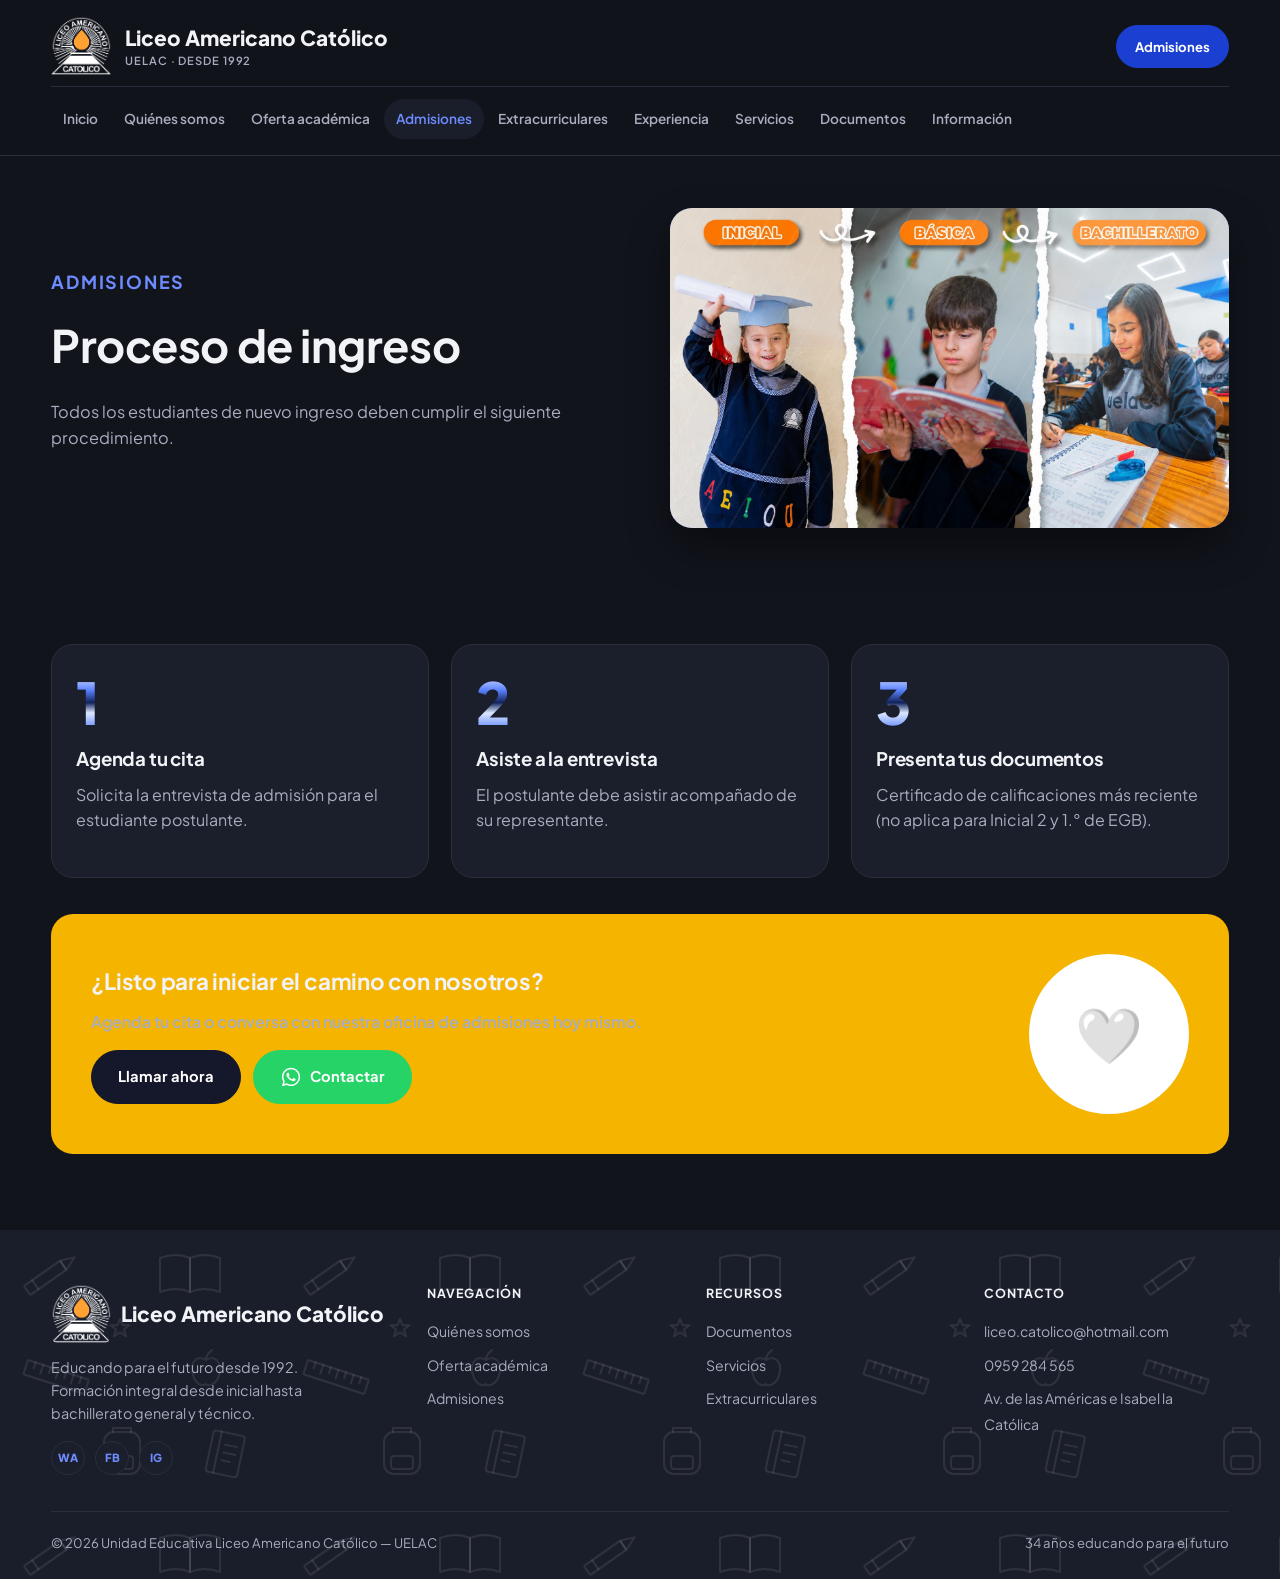
==== commit f705ef24: "Add files via upload" ====
--- a/admisiones.html
+++ b/admisiones.html
@@ -45,7 +45,6 @@
 <div class="wrap page-hero">
   <div class="page-hero-split">
     <div>
-      <div class="crumb"><a href="index.html">Inicio</a> / Proceso de ingreso</div>
       <span class="eyebrow">Admisiones</span>
       <h1>Proceso de ingreso</h1>
       <p class="lead">Todos los estudiantes de nuevo ingreso deben cumplir el siguiente procedimiento.</p>
--- a/styles.css
+++ b/styles.css
@@ -91,7 +91,8 @@
 .page-hero p.lead{max-width:560px;font-size:1.02rem;}
 .crumb{font-size:.82rem;color:var(--ink-soft);margin-bottom:14px;}
 .crumb a{color:var(--blue);text-decoration:none;font-weight:600;}
-.page-hero-split{display:grid;grid-template-columns:1fr 1fr;gap:60px;align-items:center;}
+.page-hero-split{display:grid;grid-template-columns:1fr 1fr;gap:60px;align-items:stretch;}
+.page-hero-split > div:first-child{display:flex;flex-direction:column;justify-content:center;}
 .photo-frame{
   border-radius:var(--radius);overflow:hidden;height:500px;position:relative;
   background:linear-gradient(135deg,var(--blue) 0%,#3F63E0 55%,#7C93EC 100%);
@@ -259,14 +260,16 @@
 .extra-card h3{color:#fff;font-size:1.05rem;position:relative;z-index:2;margin:0;}
 
 /* experiencia */
-.feat-grid{display:grid;grid-template-columns:repeat(2,1fr);gap:20px;margin-bottom:46px;}
-.feat{background:#fff;border:1px solid var(--line);border-radius:var(--radius);padding:26px;display:flex;flex-wrap:wrap;gap:20px;align-items:flex-start;}
-.feat-photo{flex:0 0 calc(50% - 10px);aspect-ratio:3/4;position:relative;border-radius:var(--radius-sm);overflow:hidden;background:var(--bg-soft);}
+.feat-grid{display:grid;grid-template-columns:repeat(4,1fr);gap:20px;margin-bottom:46px;}
+.feat{background:#fff;border:1px solid var(--line);border-radius:var(--radius);padding:20px;display:flex;flex-direction:column;gap:16px;cursor:pointer;transition:transform .2s ease,box-shadow .2s ease,border-color .2s ease;}
+.feat:hover,.feat.selected{transform:scale(1.05);box-shadow:0 18px 40px rgba(27,63,209,.18);border-color:var(--blue);z-index:2;position:relative;}
+.feat-photo{flex:none;width:100%;aspect-ratio:3/4;position:relative;border-radius:var(--radius-sm);overflow:hidden;background:var(--bg-soft);}
 .feat-photo .feat-media{position:absolute;inset:0;width:100%;height:100%;object-fit:cover;opacity:0;transition:opacity .6s ease;}
 .feat-photo .feat-media.active{opacity:1;}
-.feat-body{flex:1 1 180px;min-width:0;}
+.feat-body{flex:1;min-width:0;}
 .feat .mark{width:40px;height:40px;border-radius:12px;margin-bottom:14px;display:flex;align-items:center;justify-content:center;font-size:1.2rem;}
-.horario-table{width:100%;border-collapse:collapse;background:#fff;border:1px solid var(--blue);border-radius:var(--radius-sm);overflow:hidden;}
+.horario-wrap{border:2px solid var(--blue);border-radius:var(--radius-sm);overflow:hidden;background:#fff;}
+.horario-table{width:100%;border-collapse:collapse;background:transparent;border:none;}
 .horario-table th{background:var(--blue);color:#fff;text-align:left;padding:14px 18px;font-weight:700;font-size:.85rem;}
 .horario-table td{padding:14px 18px;border-top:1px solid var(--line);font-size:.92rem;color:var(--ink);}
 .uniforme-grid{display:grid;grid-template-columns:repeat(5,1fr);gap:18px;margin-top:20px;}
@@ -287,7 +290,7 @@
   border-color:var(--blue);
   z-index:2;position:relative;
 }
-.serv-photo{width:100%;aspect-ratio:3/4;background:var(--bg-soft);border-radius:var(--radius-sm);overflow:hidden;margin-bottom:18px;}
+.serv-photo{width:80%;aspect-ratio:3/4;background:var(--bg-soft);border-radius:var(--radius-sm);overflow:hidden;margin:0 auto 18px;}
 .serv-photo img{width:100%;height:100%;object-fit:cover;}
 .serv-card .mark{width:42px;height:42px;border-radius:12px;margin-bottom:16px;display:flex;align-items:center;justify-content:center;font-size:1.25rem;}
 
@@ -312,18 +315,28 @@
 .form-field input,.form-field textarea{width:100%;padding:12px 14px;border:1.5px solid var(--line);border-radius:var(--radius-sm);font-family:inherit;font-size:.95rem;background:#fff;color:var(--ink);}
 .form-field textarea{resize:vertical;min-height:100px;}
 .form-field input:focus,.form-field textarea:focus{outline:2px solid var(--blue);outline-offset:1px;}
-.map-frame{border:1px solid var(--line);border-radius:var(--radius);overflow:hidden;height:220px;margin-bottom:22px;}
+.map-frame{border:1px solid var(--line);border-radius:var(--radius);overflow:hidden;height:300px;margin-bottom:22px;}
 .map-frame iframe{width:100%;height:100%;border:0;}
-.contact-lines{display:grid;gap:10px;margin-bottom:22px;font-size:.92rem;}
-.contact-lines strong{color:var(--ink);}
-.social-row{display:flex;gap:12px;}
-.social-row a{width:42px;height:42px;border-radius:50%;border:1.5px solid var(--line);display:flex;align-items:center;justify-content:center;text-decoration:none;color:var(--blue);font-weight:800;font-size:.78rem;}
-.social-row a:hover{background:var(--blue);color:#fff;border-color:var(--blue);}
+.contact-lines{display:grid;gap:14px;margin-bottom:26px;font-size:1.12rem;line-height:1.5;}
+.contact-lines strong{color:var(--ink);font-size:1.18rem;}
+.social-row{display:flex;gap:18px;}
+.social-row a{position:relative;isolation:isolate;width:72px;height:72px;border-radius:22px;display:flex;align-items:center;justify-content:center;color:#fff;overflow:hidden;box-shadow:0 10px 24px rgba(27,63,209,.28);transition:transform .2s ease;}
+.social-row a:hover{transform:scale(1.1);}
+.social-row a svg{width:36px;height:36px;position:relative;z-index:1;}
+.social-row a::before,.social-row a::after{content:"";position:absolute;inset:0;z-index:0;}
+.social-row a::before{background:linear-gradient(135deg,#12235B 0%,#2F54D8 30%,#8FA9FF 46%,#2F54D8 62%,#12235B 100%);animation:soc-metal 6s ease-in-out infinite;}
+.social-row a::after{background:var(--brand);opacity:0;animation:soc-brand 6s ease-in-out infinite;}
+.social-row .soc-wa{--brand:#25D366;}
+.social-row .soc-fb{--brand:#1877F2;}
+.social-row .soc-ig{--brand:linear-gradient(45deg,#F9CE34 0%,#EE2A7B 50%,#6228D7 100%);}
+@keyframes soc-metal{0%,45%{opacity:1;}50%,95%{opacity:0;}100%{opacity:1;}}
+@keyframes soc-brand{0%,45%{opacity:0;}50%,95%{opacity:1;}100%{opacity:0;}}
+@media (prefers-reduced-motion:reduce){.social-row a::before,.social-row a::after{animation:none;}.social-row a::after{opacity:0;}}
 .form-note{font-size:.85rem;color:var(--blue);margin-top:10px;display:none;font-weight:600;}
 .form-note.show{display:block;}
 
 /* footer */
-footer{background:var(--bg-soft);padding:54px 0 26px;}
+footer{background-color:var(--bg-soft);background-image:url("data:image/svg+xml,%3Csvg xmlns='http://www.w3.org/2000/svg' width='280' height='280' viewBox='0 0 280 280'%3E%3Cg fill='none' stroke='%231B3FD1' stroke-opacity='0.13' stroke-width='2' stroke-linecap='round' stroke-linejoin='round'%3E%3Cg transform='translate(24,56) rotate(-35)'%3E%3Crect width='44' height='11' rx='1'/%3E%3Cpath d='M44 0 L58 5.5 L44 11 Z M10 0 V11'/%3E%3C/g%3E%3Cg transform='translate(160,22)'%3E%3Cpath d='M0 6 Q16 0 30 6 V40 Q16 34 0 40 Z'/%3E%3Cpath d='M30 6 Q44 0 60 6 V40 Q44 34 30 40 Z'/%3E%3C/g%3E%3Cg transform='translate(28,130) rotate(18)'%3E%3Crect width='64' height='15' rx='1'/%3E%3Cpath d='M8 0 V6 M16 0 V9 M24 0 V6 M32 0 V9 M40 0 V6 M48 0 V9 M56 0 V6'/%3E%3C/g%3E%3Cg transform='translate(190,122)'%3E%3Cpath d='M16 8 C6 2 -2 12 4 26 C8 34 14 34 16 32 C18 34 24 34 28 26 C34 12 26 2 16 8 Z M16 8 C16 2 20 0 22 -2'/%3E%3C/g%3E%3Cg transform='translate(104,196)'%3E%3Crect x='0' y='6' width='36' height='42' rx='10'/%3E%3Cpath d='M9 6 V2 H27 V6'/%3E%3Crect x='7' y='30' width='22' height='13' rx='3'/%3E%3C/g%3E%3Cg transform='translate(214,200) rotate(12)'%3E%3Crect width='32' height='42' rx='3'/%3E%3Cpath d='M8 0 V42 M14 12 H26 M14 20 H26 M14 28 H22'/%3E%3C/g%3E%3Cg transform='translate(120,98)'%3E%3Cpath d='M0 -9 L2.6 -2.8 L9.5 -2.8 L4 1.4 L6 8.4 L0 4.2 L-6 8.4 L-4 1.4 L-9.5 -2.8 L-2.6 -2.8 Z'/%3E%3C/g%3E%3C/g%3E%3C/svg%3E");background-size:280px 280px;padding:54px 0 26px;}
 .foot-grid{display:grid;grid-template-columns:1.4fr 1fr 1fr 1fr;gap:34px;margin-bottom:36px;}
 .foot-brand{display:flex;gap:10px;align-items:center;margin-bottom:12px;}
 footer h4{color:var(--ink);font-size:.78rem;text-transform:uppercase;letter-spacing:.08em;margin-bottom:14px;}
@@ -394,7 +407,7 @@
 html.dark-mode .feature-card a.more{color:var(--dm-blue);}
 html.dark-mode .btn.outline{color:var(--dm-blue);border-color:var(--dm-blue);}
 html.dark-mode .btn.outline:hover{background:var(--dm-blue);color:var(--dm-bg);}
-html.dark-mode footer{background:var(--dm-bg-soft);}
+html.dark-mode footer{background-color:var(--dm-bg-soft);background-image:url("data:image/svg+xml,%3Csvg xmlns='http://www.w3.org/2000/svg' width='280' height='280' viewBox='0 0 280 280'%3E%3Cg fill='none' stroke='%23FFFFFF' stroke-opacity='0.09' stroke-width='2' stroke-linecap='round' stroke-linejoin='round'%3E%3Cg transform='translate(24,56) rotate(-35)'%3E%3Crect width='44' height='11' rx='1'/%3E%3Cpath d='M44 0 L58 5.5 L44 11 Z M10 0 V11'/%3E%3C/g%3E%3Cg transform='translate(160,22)'%3E%3Cpath d='M0 6 Q16 0 30 6 V40 Q16 34 0 40 Z'/%3E%3Cpath d='M30 6 Q44 0 60 6 V40 Q44 34 30 40 Z'/%3E%3C/g%3E%3Cg transform='translate(28,130) rotate(18)'%3E%3Crect width='64' height='15' rx='1'/%3E%3Cpath d='M8 0 V6 M16 0 V9 M24 0 V6 M32 0 V9 M40 0 V6 M48 0 V9 M56 0 V6'/%3E%3C/g%3E%3Cg transform='translate(190,122)'%3E%3Cpath d='M16 8 C6 2 -2 12 4 26 C8 34 14 34 16 32 C18 34 24 34 28 26 C34 12 26 2 16 8 Z M16 8 C16 2 20 0 22 -2'/%3E%3C/g%3E%3Cg transform='translate(104,196)'%3E%3Crect x='0' y='6' width='36' height='42' rx='10'/%3E%3Cpath d='M9 6 V2 H27 V6'/%3E%3Crect x='7' y='30' width='22' height='13' rx='3'/%3E%3C/g%3E%3Cg transform='translate(214,200) rotate(12)'%3E%3Crect width='32' height='42' rx='3'/%3E%3Cpath d='M8 0 V42 M14 12 H26 M14 20 H26 M14 28 H22'/%3E%3C/g%3E%3Cg transform='translate(120,98)'%3E%3Cpath d='M0 -9 L2.6 -2.8 L9.5 -2.8 L4 1.4 L6 8.4 L0 4.2 L-6 8.4 L-4 1.4 L-9.5 -2.8 L-2.6 -2.8 Z'/%3E%3C/g%3E%3C/g%3E%3C/svg%3E");background-size:280px 280px;}
 html.dark-mode footer h4{color:var(--dm-ink);}
 html.dark-mode footer a{color:var(--dm-ink-soft);}
 html.dark-mode footer a:hover{color:var(--dm-blue);}
@@ -424,11 +437,13 @@
 html.dark-mode .photo-frame{box-shadow:0 20px 40px rgba(0,0,0,.4);}
 html.dark-mode .cta-band{background:var(--yellow);}
 html.dark-mode .feat{background:var(--dm-card);border-color:var(--dm-line);}
+html.dark-mode .feat:hover,html.dark-mode .feat.selected{border-color:var(--dm-blue);box-shadow:0 18px 40px rgba(0,0,0,.5);}
 html.dark-mode .feat h3{color:var(--dm-ink);}
 html.dark-mode .feat-photo{background:var(--dm-bg-soft);}
 html.dark-mode .uniforme-photo{background:var(--dm-bg-soft);border-color:var(--dm-line);}
 html.dark-mode .uniforme-label{color:var(--dm-ink-soft);}
-html.dark-mode .horario-table{background:var(--dm-card);border-color:var(--blue);}
+html.dark-mode .horario-wrap{background:var(--dm-card);border-color:var(--blue);}
+html.dark-mode .horario-table{background:transparent;}
 html.dark-mode .horario-table td{border-color:var(--dm-line);color:var(--dm-ink);}
 html.dark-mode .serv-card{background:var(--dm-card);border-color:var(--dm-line);}
 html.dark-mode .serv-card:hover,html.dark-mode .serv-card.selected{border-color:var(--dm-blue);box-shadow:0 18px 40px rgba(0,0,0,.5);}
@@ -442,8 +457,6 @@
 html.dark-mode .map-frame{border-color:var(--dm-line);}
 html.dark-mode .contact-lines strong{color:var(--dm-ink);}
 html.dark-mode .contact-lines{color:var(--dm-ink-soft);}
-html.dark-mode .social-row a{border-color:var(--dm-line);color:var(--dm-blue);}
-html.dark-mode .social-row a:hover{background:var(--dm-blue);color:var(--dm-bg);border-color:var(--dm-blue);}
 html.dark-mode .menu-toggle{border-color:var(--dm-line);}
 html.dark-mode .menu-toggle span,html.dark-mode .menu-toggle span::before,html.dark-mode .menu-toggle span::after{background:var(--dm-ink);}
 html.dark-mode nav.mainnav{border-color:var(--dm-line);}
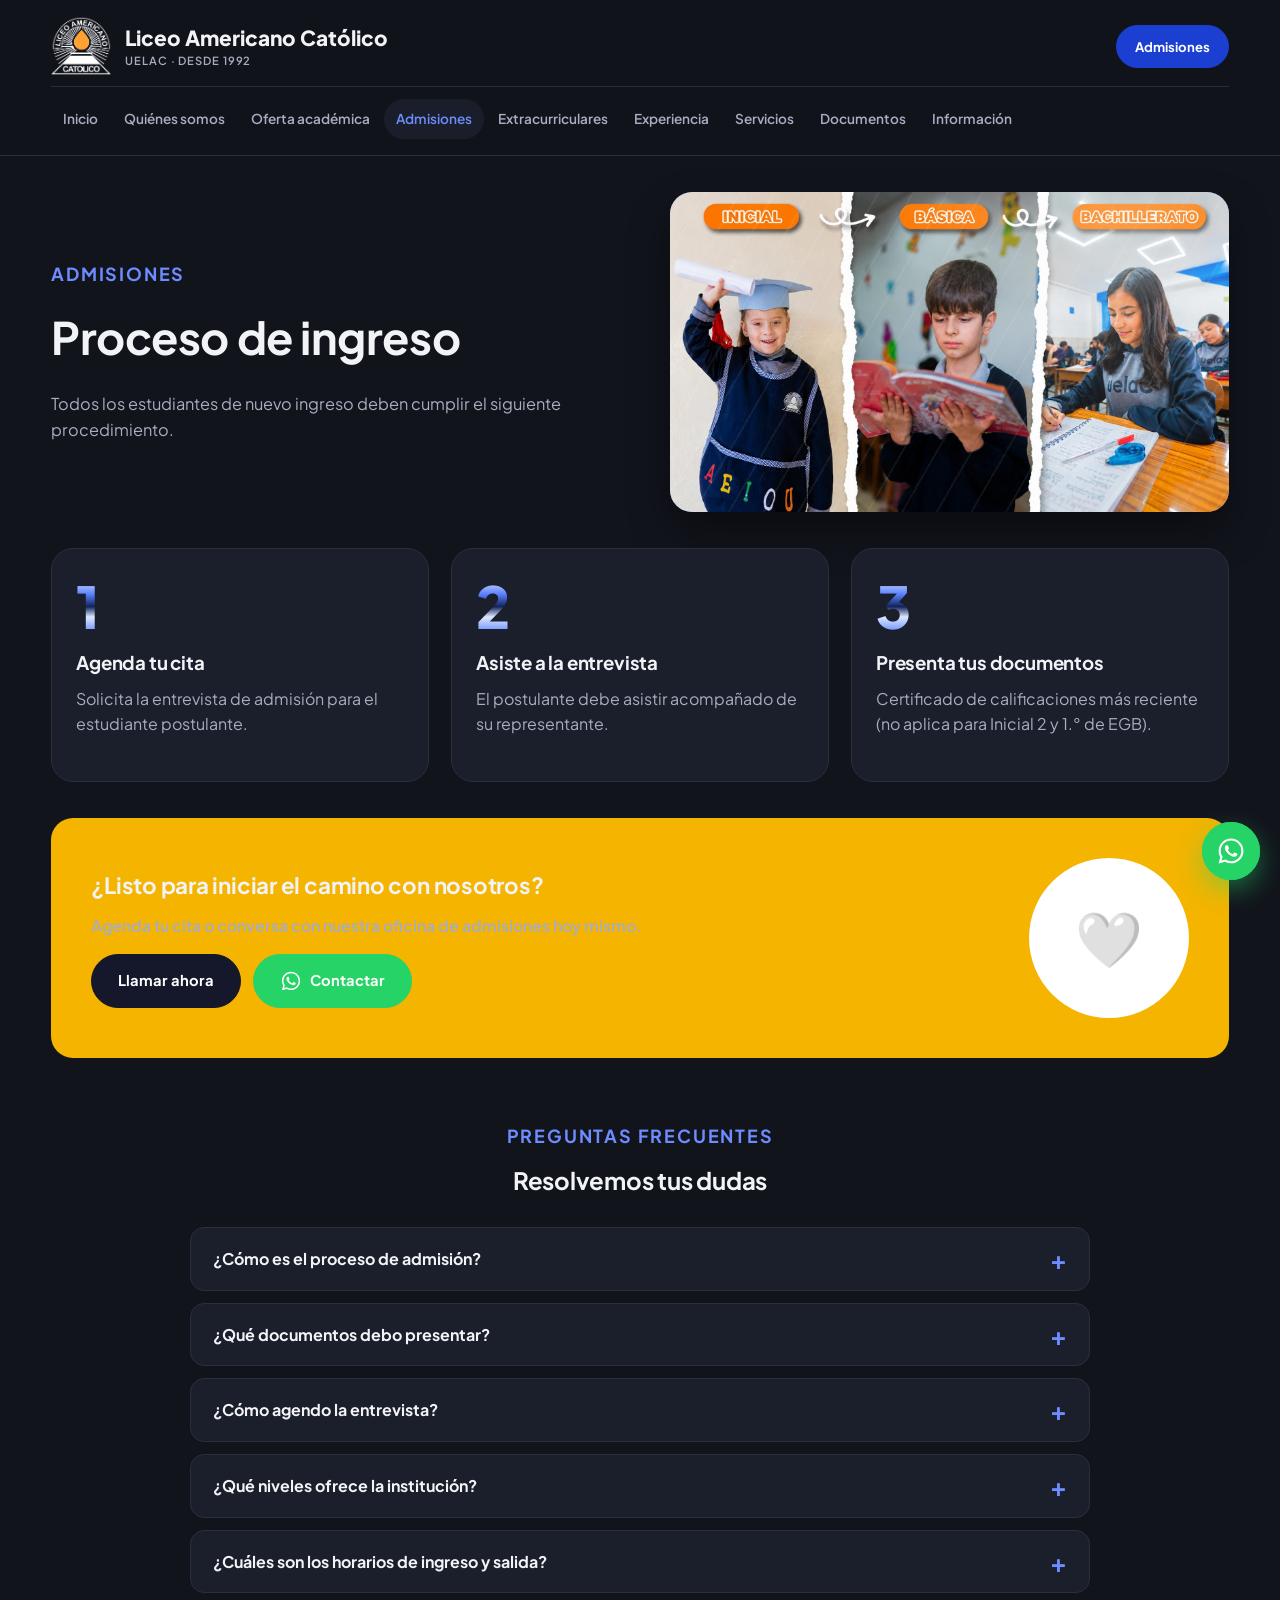
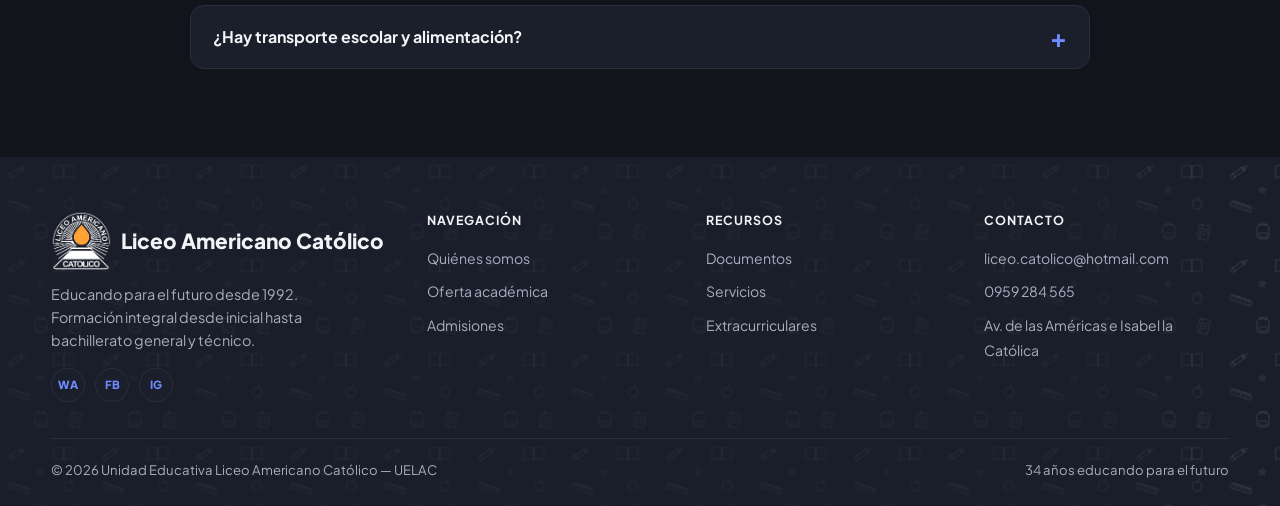
==== commit 68a589d0: "Add files via upload" ====
--- a/admisiones.html
+++ b/admisiones.html
@@ -79,6 +79,16 @@
         </video>
       </div>
     </div>
+
+    <div class="faq">
+      <div class="section-head" style="margin-bottom:28px"><span class="eyebrow">Preguntas frecuentes</span><h2>Resolvemos tus dudas</h2></div>
+      <details class="faq-item"><summary>¿Cómo es el proceso de admisión?</summary><div class="faq-body"><p>Son tres pasos: agendar una cita para la entrevista de admisión, asistir a la entrevista (el estudiante postulante debe ir acompañado de su representante) y presentar el certificado de calificaciones más reciente.</p></div></details>
+      <details class="faq-item"><summary>¿Qué documentos debo presentar?</summary><div class="faq-body"><p>El certificado de calificaciones más reciente. Este requisito no aplica para estudiantes de Inicial 2 y Primero de Educación General Básica.</p></div></details>
+      <details class="faq-item"><summary>¿Cómo agendo la entrevista?</summary><div class="faq-body"><p>Si ya cuentas con los certificados de calificación, puedes llamar o escribir al <strong>0959 284 565</strong> para agendar la entrevista de admisión. <a href="https://wa.me/593959284565?text=%F0%9F%91%8B%20Hola%2C%20quiero%20m%C3%A1s%20informaci%C3%B3n%20de%20su%20escuelita%20%F0%9F%8F%AB" target="_blank" rel="noopener" style="color:var(--blue);font-weight:700">Escribir por WhatsApp</a>.</p></div></details>
+      <details class="faq-item"><summary>¿Qué niveles ofrece la institución?</summary><div class="faq-body"><p>Inicial 2 y Primero de básica, Básica elemental (2.° a 4.°), Básica media (5.° a 7.°), Básica superior (8.° a 10.°) y Bachillerato (1.° a 3.° año) en Bachillerato General Unificado y Bachillerato Técnico en Soporte Informático.</p></div></details>
+      <details class="faq-item"><summary>¿Cuáles son los horarios de ingreso y salida?</summary><div class="faq-body"><p>Inicial 2 a 7.° de básica: ingreso 7:30 am, salida 12:45 pm.<br>8.° de básica a 3.° de bachillerato: ingreso 7:30 am, salida 1:30 pm.<br>Bachillerato técnico en sistemas: ingreso 7:30 am, salida 2:15 pm.</p></div></details>
+      <details class="faq-item"><summary>¿Hay transporte escolar y alimentación?</summary><div class="faq-body"><p>Sí. Contamos con transporte escolar puerta a puerta (la solicitud se descarga en la sección <a href="documentos.html" style="color:var(--blue);font-weight:700">Documentos</a>), servicio de refrigerio para los recesos y servicio de almuerzos.</p></div></details>
+    </div>
   </div>
 </section>
 <footer>
--- a/styles.css
+++ b/styles.css
@@ -85,7 +85,9 @@
 }
 
 /* page header banner (for interior pages) */
-.page-hero{padding-top:52px;padding-bottom:40px;}
+.page-hero{padding-top:36px;padding-bottom:12px;}
+.page-hero p.lead{margin-bottom:0;}
+.page-hero + .section{padding-top:24px;}
 .page-hero .eyebrow{margin-bottom:12px;}
 .page-hero h1{font-size:clamp(2rem,4vw,2.8rem);}
 .page-hero p.lead{max-width:560px;font-size:1.02rem;}
@@ -317,12 +319,11 @@
 .form-field input:focus,.form-field textarea:focus{outline:2px solid var(--blue);outline-offset:1px;}
 .map-frame{border:1px solid var(--line);border-radius:var(--radius);overflow:hidden;height:300px;margin-bottom:22px;}
 .map-frame iframe{width:100%;height:100%;border:0;}
-.contact-lines{display:grid;gap:14px;margin-bottom:26px;font-size:1.12rem;line-height:1.5;}
-.contact-lines strong{color:var(--ink);font-size:1.18rem;}
+.contact-lines{display:grid;gap:14px;margin-bottom:26px;font-size:1rem;line-height:1.6;}
+.contact-lines strong{color:var(--ink);}
 .social-row{display:flex;gap:18px;}
-.social-row a{position:relative;isolation:isolate;width:72px;height:72px;border-radius:22px;display:flex;align-items:center;justify-content:center;color:#fff;overflow:hidden;box-shadow:0 10px 24px rgba(27,63,209,.28);transition:transform .2s ease;}
-.social-row a:hover{transform:scale(1.1);}
-.social-row a svg{width:36px;height:36px;position:relative;z-index:1;}
+.social-row a{position:relative;isolation:isolate;width:52px;height:52px;border-radius:16px;perspective:260px;display:flex;align-items:center;justify-content:center;color:#fff;overflow:hidden;box-shadow:0 8px 18px rgba(27,63,209,.28);animation:soc-pop 6s ease-in-out infinite;}
+.social-row a svg{width:26px;height:26px;position:relative;z-index:1;animation:soc-flip 6s ease-in-out infinite;}
 .social-row a::before,.social-row a::after{content:"";position:absolute;inset:0;z-index:0;}
 .social-row a::before{background:linear-gradient(135deg,#12235B 0%,#2F54D8 30%,#8FA9FF 46%,#2F54D8 62%,#12235B 100%);animation:soc-metal 6s ease-in-out infinite;}
 .social-row a::after{background:var(--brand);opacity:0;animation:soc-brand 6s ease-in-out infinite;}
@@ -331,12 +332,22 @@
 .social-row .soc-ig{--brand:linear-gradient(45deg,#F9CE34 0%,#EE2A7B 50%,#6228D7 100%);}
 @keyframes soc-metal{0%,45%{opacity:1;}50%,95%{opacity:0;}100%{opacity:1;}}
 @keyframes soc-brand{0%,45%{opacity:0;}50%,95%{opacity:1;}100%{opacity:0;}}
-@media (prefers-reduced-motion:reduce){.social-row a::before,.social-row a::after{animation:none;}.social-row a::after{opacity:0;}}
+@keyframes soc-pop{
+  0%,40%,58%,90%{transform:scale(1) rotate(0);box-shadow:0 8px 18px rgba(27,63,209,.28),0 0 0 0 rgba(91,130,255,0);}
+  47%,97%{transform:scale(1.22) rotate(-9deg);box-shadow:0 8px 18px rgba(27,63,209,.28),0 0 0 0 rgba(91,130,255,.75);}
+  54%,100%{transform:scale(1) rotate(0);box-shadow:0 8px 18px rgba(27,63,209,.28),0 0 0 16px rgba(91,130,255,0);}
+}
+@keyframes soc-flip{
+  0%,44%{transform:rotateY(0);}
+  52%,94%{transform:rotateY(360deg);}
+  100%{transform:rotateY(720deg);}
+}
+@media (prefers-reduced-motion:reduce){.social-row a,.social-row a svg{animation:none;}.social-row a::before,.social-row a::after{animation:none;}.social-row a::after{opacity:0;}}
 .form-note{font-size:.85rem;color:var(--blue);margin-top:10px;display:none;font-weight:600;}
 .form-note.show{display:block;}
 
 /* footer */
-footer{background-color:var(--bg-soft);background-image:url("data:image/svg+xml,%3Csvg xmlns='http://www.w3.org/2000/svg' width='280' height='280' viewBox='0 0 280 280'%3E%3Cg fill='none' stroke='%231B3FD1' stroke-opacity='0.13' stroke-width='2' stroke-linecap='round' stroke-linejoin='round'%3E%3Cg transform='translate(24,56) rotate(-35)'%3E%3Crect width='44' height='11' rx='1'/%3E%3Cpath d='M44 0 L58 5.5 L44 11 Z M10 0 V11'/%3E%3C/g%3E%3Cg transform='translate(160,22)'%3E%3Cpath d='M0 6 Q16 0 30 6 V40 Q16 34 0 40 Z'/%3E%3Cpath d='M30 6 Q44 0 60 6 V40 Q44 34 30 40 Z'/%3E%3C/g%3E%3Cg transform='translate(28,130) rotate(18)'%3E%3Crect width='64' height='15' rx='1'/%3E%3Cpath d='M8 0 V6 M16 0 V9 M24 0 V6 M32 0 V9 M40 0 V6 M48 0 V9 M56 0 V6'/%3E%3C/g%3E%3Cg transform='translate(190,122)'%3E%3Cpath d='M16 8 C6 2 -2 12 4 26 C8 34 14 34 16 32 C18 34 24 34 28 26 C34 12 26 2 16 8 Z M16 8 C16 2 20 0 22 -2'/%3E%3C/g%3E%3Cg transform='translate(104,196)'%3E%3Crect x='0' y='6' width='36' height='42' rx='10'/%3E%3Cpath d='M9 6 V2 H27 V6'/%3E%3Crect x='7' y='30' width='22' height='13' rx='3'/%3E%3C/g%3E%3Cg transform='translate(214,200) rotate(12)'%3E%3Crect width='32' height='42' rx='3'/%3E%3Cpath d='M8 0 V42 M14 12 H26 M14 20 H26 M14 28 H22'/%3E%3C/g%3E%3Cg transform='translate(120,98)'%3E%3Cpath d='M0 -9 L2.6 -2.8 L9.5 -2.8 L4 1.4 L6 8.4 L0 4.2 L-6 8.4 L-4 1.4 L-9.5 -2.8 L-2.6 -2.8 Z'/%3E%3C/g%3E%3C/g%3E%3C/svg%3E");background-size:280px 280px;padding:54px 0 26px;}
+footer{position:relative;overflow:hidden;background-color:var(--bg-soft);background-image:url("data:image/svg+xml,%3Csvg xmlns='http://www.w3.org/2000/svg' width='280' height='280' viewBox='0 0 280 280'%3E%3Cg fill='none' stroke='%23FFFFFF' stroke-opacity='0.6' stroke-width='5.5' stroke-linecap='round' stroke-linejoin='round'%3E%3Cg transform='translate(24,56) rotate(-35)'%3E%3Crect width='44' height='11' rx='1'/%3E%3Cpath d='M44 0 L58 5.5 L44 11 Z M10 0 V11'/%3E%3C/g%3E%3Cg transform='translate(160,22)'%3E%3Cpath d='M0 6 Q16 0 30 6 V40 Q16 34 0 40 Z'/%3E%3Cpath d='M30 6 Q44 0 60 6 V40 Q44 34 30 40 Z'/%3E%3C/g%3E%3Cg transform='translate(28,130) rotate(18)'%3E%3Crect width='64' height='15' rx='1'/%3E%3Cpath d='M8 0 V6 M16 0 V9 M24 0 V6 M32 0 V9 M40 0 V6 M48 0 V9 M56 0 V6'/%3E%3C/g%3E%3Cg transform='translate(190,122)'%3E%3Cpath d='M16 8 C6 2 -2 12 4 26 C8 34 14 34 16 32 C18 34 24 34 28 26 C34 12 26 2 16 8 Z M16 8 C16 2 20 0 22 -2'/%3E%3C/g%3E%3Cg transform='translate(104,196)'%3E%3Crect x='0' y='6' width='36' height='42' rx='10'/%3E%3Cpath d='M9 6 V2 H27 V6'/%3E%3Crect x='7' y='30' width='22' height='13' rx='3'/%3E%3C/g%3E%3Cg transform='translate(214,200) rotate(12)'%3E%3Crect width='32' height='42' rx='3'/%3E%3Cpath d='M8 0 V42 M14 12 H26 M14 20 H26 M14 28 H22'/%3E%3C/g%3E%3Cg transform='translate(120,98)'%3E%3Cpath d='M0 -9 L2.6 -2.8 L9.5 -2.8 L4 1.4 L6 8.4 L0 4.2 L-6 8.4 L-4 1.4 L-9.5 -2.8 L-2.6 -2.8 Z'/%3E%3C/g%3E%3C/g%3E%3C/svg%3E");background-size:94px 94px;padding:54px 0 26px;}
 .foot-grid{display:grid;grid-template-columns:1.4fr 1fr 1fr 1fr;gap:34px;margin-bottom:36px;}
 .foot-brand{display:flex;gap:10px;align-items:center;margin-bottom:12px;}
 footer h4{color:var(--ink);font-size:.78rem;text-transform:uppercase;letter-spacing:.08em;margin-bottom:14px;}
@@ -368,7 +379,8 @@
   .foot-grid{grid-template-columns:1fr;}
   .section{padding:56px 0;}
   .hero{padding:44px 0 56px;}
-  .page-hero{padding-top:36px;padding-bottom:28px;}
+  .page-hero{padding-top:24px;padding-bottom:8px;}
+  .page-hero + .section{padding-top:16px;}
   .stats-band{padding:36px 24px;}
   .photo-frame-compact{height:220px;}
 }
@@ -407,7 +419,7 @@
 html.dark-mode .feature-card a.more{color:var(--dm-blue);}
 html.dark-mode .btn.outline{color:var(--dm-blue);border-color:var(--dm-blue);}
 html.dark-mode .btn.outline:hover{background:var(--dm-blue);color:var(--dm-bg);}
-html.dark-mode footer{background-color:var(--dm-bg-soft);background-image:url("data:image/svg+xml,%3Csvg xmlns='http://www.w3.org/2000/svg' width='280' height='280' viewBox='0 0 280 280'%3E%3Cg fill='none' stroke='%23FFFFFF' stroke-opacity='0.09' stroke-width='2' stroke-linecap='round' stroke-linejoin='round'%3E%3Cg transform='translate(24,56) rotate(-35)'%3E%3Crect width='44' height='11' rx='1'/%3E%3Cpath d='M44 0 L58 5.5 L44 11 Z M10 0 V11'/%3E%3C/g%3E%3Cg transform='translate(160,22)'%3E%3Cpath d='M0 6 Q16 0 30 6 V40 Q16 34 0 40 Z'/%3E%3Cpath d='M30 6 Q44 0 60 6 V40 Q44 34 30 40 Z'/%3E%3C/g%3E%3Cg transform='translate(28,130) rotate(18)'%3E%3Crect width='64' height='15' rx='1'/%3E%3Cpath d='M8 0 V6 M16 0 V9 M24 0 V6 M32 0 V9 M40 0 V6 M48 0 V9 M56 0 V6'/%3E%3C/g%3E%3Cg transform='translate(190,122)'%3E%3Cpath d='M16 8 C6 2 -2 12 4 26 C8 34 14 34 16 32 C18 34 24 34 28 26 C34 12 26 2 16 8 Z M16 8 C16 2 20 0 22 -2'/%3E%3C/g%3E%3Cg transform='translate(104,196)'%3E%3Crect x='0' y='6' width='36' height='42' rx='10'/%3E%3Cpath d='M9 6 V2 H27 V6'/%3E%3Crect x='7' y='30' width='22' height='13' rx='3'/%3E%3C/g%3E%3Cg transform='translate(214,200) rotate(12)'%3E%3Crect width='32' height='42' rx='3'/%3E%3Cpath d='M8 0 V42 M14 12 H26 M14 20 H26 M14 28 H22'/%3E%3C/g%3E%3Cg transform='translate(120,98)'%3E%3Cpath d='M0 -9 L2.6 -2.8 L9.5 -2.8 L4 1.4 L6 8.4 L0 4.2 L-6 8.4 L-4 1.4 L-9.5 -2.8 L-2.6 -2.8 Z'/%3E%3C/g%3E%3C/g%3E%3C/svg%3E");background-size:280px 280px;}
+html.dark-mode footer{background-color:var(--dm-bg-soft);background-image:url("data:image/svg+xml,%3Csvg xmlns='http://www.w3.org/2000/svg' width='280' height='280' viewBox='0 0 280 280'%3E%3Cg fill='none' stroke='%23FFFFFF' stroke-opacity='0.025' stroke-width='5.5' stroke-linecap='round' stroke-linejoin='round'%3E%3Cg transform='translate(24,56) rotate(-35)'%3E%3Crect width='44' height='11' rx='1'/%3E%3Cpath d='M44 0 L58 5.5 L44 11 Z M10 0 V11'/%3E%3C/g%3E%3Cg transform='translate(160,22)'%3E%3Cpath d='M0 6 Q16 0 30 6 V40 Q16 34 0 40 Z'/%3E%3Cpath d='M30 6 Q44 0 60 6 V40 Q44 34 30 40 Z'/%3E%3C/g%3E%3Cg transform='translate(28,130) rotate(18)'%3E%3Crect width='64' height='15' rx='1'/%3E%3Cpath d='M8 0 V6 M16 0 V9 M24 0 V6 M32 0 V9 M40 0 V6 M48 0 V9 M56 0 V6'/%3E%3C/g%3E%3Cg transform='translate(190,122)'%3E%3Cpath d='M16 8 C6 2 -2 12 4 26 C8 34 14 34 16 32 C18 34 24 34 28 26 C34 12 26 2 16 8 Z M16 8 C16 2 20 0 22 -2'/%3E%3C/g%3E%3Cg transform='translate(104,196)'%3E%3Crect x='0' y='6' width='36' height='42' rx='10'/%3E%3Cpath d='M9 6 V2 H27 V6'/%3E%3Crect x='7' y='30' width='22' height='13' rx='3'/%3E%3C/g%3E%3Cg transform='translate(214,200) rotate(12)'%3E%3Crect width='32' height='42' rx='3'/%3E%3Cpath d='M8 0 V42 M14 12 H26 M14 20 H26 M14 28 H22'/%3E%3C/g%3E%3Cg transform='translate(120,98)'%3E%3Cpath d='M0 -9 L2.6 -2.8 L9.5 -2.8 L4 1.4 L6 8.4 L0 4.2 L-6 8.4 L-4 1.4 L-9.5 -2.8 L-2.6 -2.8 Z'/%3E%3C/g%3E%3C/g%3E%3C/svg%3E");background-size:94px 94px;}
 html.dark-mode footer h4{color:var(--dm-ink);}
 html.dark-mode footer a{color:var(--dm-ink-soft);}
 html.dark-mode footer a:hover{color:var(--dm-blue);}
@@ -460,3 +472,182 @@
 html.dark-mode .menu-toggle{border-color:var(--dm-line);}
 html.dark-mode .menu-toggle span,html.dark-mode .menu-toggle span::before,html.dark-mode .menu-toggle span::after{background:var(--dm-ink);}
 html.dark-mode nav.mainnav{border-color:var(--dm-line);}
+
+/* footer wallpaper: very faint pattern with a soft shimmer of light passing over it */
+footer::before{content:"";position:absolute;pointer-events:none;}
+footer::before{
+  inset:0;background-image:url("data:image/svg+xml,%3Csvg xmlns='http://www.w3.org/2000/svg' width='280' height='280' viewBox='0 0 280 280'%3E%3Cg fill='none' stroke='%231B3FD1' stroke-opacity='0.12' stroke-width='5.5' stroke-linecap='round' stroke-linejoin='round'%3E%3Cg transform='translate(24,56) rotate(-35)'%3E%3Crect width='44' height='11' rx='1'/%3E%3Cpath d='M44 0 L58 5.5 L44 11 Z M10 0 V11'/%3E%3C/g%3E%3Cg transform='translate(160,22)'%3E%3Cpath d='M0 6 Q16 0 30 6 V40 Q16 34 0 40 Z'/%3E%3Cpath d='M30 6 Q44 0 60 6 V40 Q44 34 30 40 Z'/%3E%3C/g%3E%3Cg transform='translate(28,130) rotate(18)'%3E%3Crect width='64' height='15' rx='1'/%3E%3Cpath d='M8 0 V6 M16 0 V9 M24 0 V6 M32 0 V9 M40 0 V6 M48 0 V9 M56 0 V6'/%3E%3C/g%3E%3Cg transform='translate(190,122)'%3E%3Cpath d='M16 8 C6 2 -2 12 4 26 C8 34 14 34 16 32 C18 34 24 34 28 26 C34 12 26 2 16 8 Z M16 8 C16 2 20 0 22 -2'/%3E%3C/g%3E%3Cg transform='translate(104,196)'%3E%3Crect x='0' y='6' width='36' height='42' rx='10'/%3E%3Cpath d='M9 6 V2 H27 V6'/%3E%3Crect x='7' y='30' width='22' height='13' rx='3'/%3E%3C/g%3E%3Cg transform='translate(214,200) rotate(12)'%3E%3Crect width='32' height='42' rx='3'/%3E%3Cpath d='M8 0 V42 M14 12 H26 M14 20 H26 M14 28 H22'/%3E%3C/g%3E%3Cg transform='translate(120,98)'%3E%3Cpath d='M0 -9 L2.6 -2.8 L9.5 -2.8 L4 1.4 L6 8.4 L0 4.2 L-6 8.4 L-4 1.4 L-9.5 -2.8 L-2.6 -2.8 Z'/%3E%3C/g%3E%3C/g%3E%3C/svg%3E");background-size:94px 94px;
+  -webkit-mask-image:linear-gradient(115deg,transparent 35%,#000 50%,transparent 65%),linear-gradient(65deg,transparent 35%,#000 50%,transparent 65%);
+  mask-image:linear-gradient(115deg,transparent 35%,#000 50%,transparent 65%),linear-gradient(65deg,transparent 35%,#000 50%,transparent 65%);
+  -webkit-mask-size:260% 100%,260% 100%;mask-size:260% 100%,260% 100%;
+  -webkit-mask-repeat:no-repeat;mask-repeat:no-repeat;
+  animation:footer-shine 11s ease-in-out infinite;
+}
+footer > .wrap{position:relative;z-index:1;}
+html.dark-mode footer::before{background-image:url("data:image/svg+xml,%3Csvg xmlns='http://www.w3.org/2000/svg' width='280' height='280' viewBox='0 0 280 280'%3E%3Cg fill='none' stroke='%23FFFFFF' stroke-opacity='0.10' stroke-width='5.5' stroke-linecap='round' stroke-linejoin='round'%3E%3Cg transform='translate(24,56) rotate(-35)'%3E%3Crect width='44' height='11' rx='1'/%3E%3Cpath d='M44 0 L58 5.5 L44 11 Z M10 0 V11'/%3E%3C/g%3E%3Cg transform='translate(160,22)'%3E%3Cpath d='M0 6 Q16 0 30 6 V40 Q16 34 0 40 Z'/%3E%3Cpath d='M30 6 Q44 0 60 6 V40 Q44 34 30 40 Z'/%3E%3C/g%3E%3Cg transform='translate(28,130) rotate(18)'%3E%3Crect width='64' height='15' rx='1'/%3E%3Cpath d='M8 0 V6 M16 0 V9 M24 0 V6 M32 0 V9 M40 0 V6 M48 0 V9 M56 0 V6'/%3E%3C/g%3E%3Cg transform='translate(190,122)'%3E%3Cpath d='M16 8 C6 2 -2 12 4 26 C8 34 14 34 16 32 C18 34 24 34 28 26 C34 12 26 2 16 8 Z M16 8 C16 2 20 0 22 -2'/%3E%3C/g%3E%3Cg transform='translate(104,196)'%3E%3Crect x='0' y='6' width='36' height='42' rx='10'/%3E%3Cpath d='M9 6 V2 H27 V6'/%3E%3Crect x='7' y='30' width='22' height='13' rx='3'/%3E%3C/g%3E%3Cg transform='translate(214,200) rotate(12)'%3E%3Crect width='32' height='42' rx='3'/%3E%3Cpath d='M8 0 V42 M14 12 H26 M14 20 H26 M14 28 H22'/%3E%3C/g%3E%3Cg transform='translate(120,98)'%3E%3Cpath d='M0 -9 L2.6 -2.8 L9.5 -2.8 L4 1.4 L6 8.4 L0 4.2 L-6 8.4 L-4 1.4 L-9.5 -2.8 L-2.6 -2.8 Z'/%3E%3C/g%3E%3C/g%3E%3C/svg%3E");}
+@keyframes footer-shine{
+  0%{-webkit-mask-position:0% 0,100% 0;mask-position:0% 0,100% 0;}
+  100%{-webkit-mask-position:100% 0,0% 0;mask-position:100% 0,0% 0;}
+}
+@media (prefers-reduced-motion:reduce){footer::before{animation:none;}}
+
+/* =====================================================================
+   TEMPLATES & MOTION (designer pass): marquee, bento, counters, path,
+   FAQ, values, doc search, reveal-on-scroll, floating widgets
+   ===================================================================== */
+body{animation:page-in .5s ease backwards;}
+@keyframes page-in{from{opacity:0;}to{opacity:1;}}
+
+/* --- scroll reveal (classes are added by script.js, so nothing hides if JS fails) --- */
+.reveal{opacity:0;transform:translateY(26px);}
+.reveal-in{animation:reveal-up .75s cubic-bezier(.2,.7,.2,1) backwards;animation-delay:var(--d,0s);}
+@keyframes reveal-up{from{opacity:0;transform:translateY(26px);}to{opacity:1;transform:none;}}
+
+/* --- scroll progress, floating WhatsApp, back to top --- */
+.scroll-progress{position:fixed;top:0;left:0;right:0;height:3px;z-index:300;pointer-events:none;}
+.scroll-progress span{display:block;height:100%;width:100%;transform-origin:left;transform:scaleX(0);background:linear-gradient(90deg,var(--blue),var(--yellow));}
+.fab-wa{position:fixed;right:20px;bottom:20px;z-index:150;width:58px;height:58px;border-radius:50%;background:#25D366;color:#fff;display:flex;align-items:center;justify-content:center;box-shadow:0 10px 26px rgba(37,211,102,.45);text-decoration:none;transition:transform .2s ease;}
+.fab-wa:hover{transform:scale(1.1);}
+.fab-wa svg{width:30px;height:30px;}
+.fab-wa::before{content:"";position:absolute;inset:0;border-radius:50%;border:2px solid #25D366;animation:fab-ring 2.4s ease-out infinite;}
+@keyframes fab-ring{0%{transform:scale(1);opacity:.7;}100%{transform:scale(1.7);opacity:0;}}
+.to-top{position:fixed;right:27px;bottom:92px;z-index:150;width:44px;height:44px;border-radius:50%;border:none;background:var(--blue);color:#fff;cursor:pointer;display:flex;align-items:center;justify-content:center;box-shadow:0 8px 20px rgba(27,63,209,.35);opacity:0;visibility:hidden;transform:translateY(10px);transition:opacity .3s,transform .3s,visibility .3s,background .2s;}
+.to-top.show{opacity:1;visibility:visible;transform:none;}
+.to-top:hover{background:var(--blue-dark);}
+.to-top svg{width:20px;height:20px;}
+
+/* --- values marquee (home) --- */
+.marquee{background:var(--blue);color:#fff;overflow:hidden;display:flex;padding:16px 0;user-select:none;}
+.marquee-group{flex:none;min-width:100%;display:flex;align-items:center;justify-content:space-around;gap:36px;padding-right:36px;animation:marquee 30s linear infinite;}
+.marquee:hover .marquee-group{animation-play-state:paused;}
+.marquee span{font-weight:700;font-size:1.1rem;letter-spacing:.08em;text-transform:uppercase;white-space:nowrap;}
+.marquee i{color:var(--yellow);font-style:normal;font-size:1rem;}
+@keyframes marquee{to{transform:translateX(-100%);}}
+
+/* --- bento "Explora el Liceo" (home) --- */
+.bento{display:grid;grid-template-columns:repeat(4,1fr);grid-auto-rows:210px;gap:18px;}
+.bento-tile{position:relative;isolation:isolate;border-radius:var(--radius);overflow:hidden;display:flex;align-items:flex-end;text-decoration:none;color:#fff;background:var(--g,linear-gradient(135deg,#1B3FD1,#3F63E0));box-shadow:0 10px 26px rgba(18,35,91,.12);transition:box-shadow .3s ease;}
+.bento-tile.t-big{grid-column:span 2;grid-row:span 2;}
+.bento-tile img{position:absolute;inset:0;width:100%;height:100%;object-fit:cover;z-index:-2;transition:transform .7s ease;}
+.bento-tile::before{content:"";position:absolute;inset:0;z-index:-1;background:linear-gradient(to top,rgba(10,20,60,.82) 0%,rgba(10,20,60,.1) 62%,transparent 100%);}
+.bento-tile:hover{box-shadow:0 22px 44px rgba(27,63,209,.3);}
+.bento-tile:hover img{transform:scale(1.1);}
+.bento-body{padding:20px 22px;position:relative;}
+.bento-tag{display:inline-block;background:var(--yellow);color:var(--blue-dark);font-size:.7rem;font-weight:800;text-transform:uppercase;letter-spacing:.08em;padding:4px 10px;border-radius:99px;}
+.bento-tile h3{color:#fff;font-size:1.05rem;margin:10px 0 4px;}
+.bento-tile.t-big h3{font-size:1.6rem;}
+.bento-tile p{color:#E3E8FA;font-size:.9rem;margin:0;}
+.bento-tile .arrow{position:absolute;top:16px;right:16px;width:40px;height:40px;border-radius:50%;background:#fff;color:var(--blue);display:flex;align-items:center;justify-content:center;font-weight:800;transition:transform .35s ease,background .25s ease;}
+.bento-tile:hover .arrow{transform:rotate(-45deg) scale(1.12);background:var(--yellow);}
+
+/* --- stats band with 4 counters + floating cap in CTA --- */
+.stats-band.stats-4{grid-template-columns:repeat(4,1fr);}
+.stats-band + .cta-band{margin-top:28px;}
+.cta-emoji{animation:cap-float 3.2s ease-in-out infinite;}
+@keyframes cap-float{0%,100%{transform:translateY(0) rotate(-4deg);}50%{transform:translateY(-10px) rotate(4deg);}}
+
+/* --- values chips (quienes somos) --- */
+.values-row{display:grid;grid-template-columns:repeat(4,1fr);gap:16px;margin-top:18px;}
+.value-chip{position:relative;overflow:hidden;background:#fff;border:1px solid var(--line);border-radius:var(--radius);padding:24px 14px;text-align:center;transition:transform .25s ease,box-shadow .25s ease;}
+.value-chip .ic{display:block;font-size:2rem;margin-bottom:8px;transition:transform .35s ease;}
+.value-chip strong{display:block;color:var(--ink);font-size:1.05rem;}
+.value-chip::after{content:"";position:absolute;left:0;bottom:0;height:4px;width:0;background:linear-gradient(90deg,var(--blue),var(--yellow));transition:width .45s ease;}
+.value-chip:hover{transform:translateY(-6px);box-shadow:0 16px 34px rgba(27,63,209,.16);}
+.value-chip:hover::after{width:100%;}
+.value-chip:hover .ic{transform:scale(1.25) rotate(-8deg);}
+
+/* --- educational path (oferta academica) --- */
+.path{position:relative;margin:14px 0 54px;}
+.path-line{position:absolute;top:22px;left:calc(100%/12);right:calc(100%/12);height:4px;background:var(--line);border-radius:4px;overflow:hidden;}
+.path-fill{display:block;height:100%;width:100%;background:linear-gradient(90deg,var(--blue),var(--yellow));}
+.path-nodes{list-style:none;margin:0;padding:0;display:grid;grid-template-columns:repeat(6,1fr);position:relative;}
+.path-nodes li{text-align:center;padding:0 8px;}
+.path-nodes .dot{width:46px;height:46px;border-radius:50%;background:var(--blue);color:#fff;font-weight:800;display:flex;align-items:center;justify-content:center;margin:0 auto 12px;border:4px solid #fff;box-shadow:0 6px 16px rgba(27,63,209,.3);}
+.path-nodes li.grad .dot{background:var(--yellow);color:var(--blue-dark);font-size:1.3rem;}
+.path-nodes strong{display:block;color:var(--ink);font-size:.95rem;}
+.path-nodes small{display:block;color:var(--ink-soft);font-size:.8rem;line-height:1.35;margin-top:2px;}
+.path.armed .path-fill{width:0;transition:width 2.6s cubic-bezier(.4,0,.2,1);}
+.path.armed .path-nodes li{opacity:0;transform:translateY(14px) scale(.9);}
+.path.armed.in-view .path-fill{width:100%;}
+.path.armed.in-view .path-nodes li{animation:path-pop .6s cubic-bezier(.2,.9,.3,1.3) forwards;animation-delay:calc(var(--i) * .42s);}
+.path.armed.in-view .path-nodes li.grad .dot{animation:grad-glow 2.4s ease-in-out 2.8s infinite;}
+@keyframes path-pop{to{opacity:1;transform:none;}}
+@keyframes grad-glow{0%,100%{box-shadow:0 6px 16px rgba(244,180,0,.4);}50%{box-shadow:0 0 0 10px rgba(244,180,0,.18),0 6px 22px rgba(244,180,0,.7);}}
+
+/* --- FAQ (admisiones) --- */
+.faq{max-width:900px;margin:64px auto 0;}
+.faq .section-head{margin-bottom:28px;}
+details.faq-item{background:#fff;border:1px solid var(--line);border-radius:var(--radius-sm);margin-bottom:12px;overflow:hidden;transition:border-color .25s ease,box-shadow .25s ease;}
+details.faq-item:hover{border-color:var(--blue);}
+details.faq-item[open]{border-color:var(--blue);box-shadow:0 12px 30px rgba(27,63,209,.12);}
+details.faq-item summary{cursor:pointer;list-style:none;padding:18px 22px;font-weight:700;color:var(--ink);display:flex;justify-content:space-between;align-items:center;gap:16px;}
+details.faq-item summary::-webkit-details-marker{display:none;}
+details.faq-item summary::after{content:"+";color:var(--blue);font-size:1.6rem;line-height:1;transition:transform .3s ease;}
+details.faq-item[open] summary::after{transform:rotate(45deg);}
+.faq-body{padding:0 22px 20px;color:var(--ink-soft);}
+.faq-body p{margin:0;color:var(--ink-soft);}
+details.faq-item[open] .faq-body{animation:faq-in .35s ease;}
+@keyframes faq-in{from{opacity:0;transform:translateY(-8px);}to{opacity:1;transform:none;}}
+
+/* --- document search (documentos) --- */
+.doc-search{display:flex;align-items:center;gap:14px;margin-bottom:26px;flex-wrap:wrap;}
+.doc-search input{flex:1 1 300px;max-width:560px;padding:14px 20px 14px 48px;border:1.5px solid var(--line);border-radius:99px;font:inherit;color:var(--ink);background:#fff url("data:image/svg+xml,%3Csvg xmlns='http://www.w3.org/2000/svg' width='20' height='20' viewBox='0 0 24 24' fill='none' stroke='%235B5F76' stroke-width='2.2' stroke-linecap='round'%3E%3Ccircle cx='11' cy='11' r='7'/%3E%3Cpath d='M20 20l-4-4'/%3E%3C/svg%3E") no-repeat 18px center;}
+.doc-search input:focus{outline:2px solid var(--blue);outline-offset:1px;}
+#docCount{color:var(--ink-soft);font-size:.9rem;}
+.doc-empty{display:none;color:var(--ink-soft);margin:0 0 18px;}
+
+/* --- extracurriculares + map button --- */
+.extra-card img{transition:transform .7s ease;}
+.extra-card:hover img{transform:scale(1.1);}
+.extra-card h3{transition:transform .3s ease;}
+.extra-card:hover h3{transform:translateY(-6px);}
+.map-btn{margin-bottom:20px;}
+
+/* --- responsive --- */
+@media (max-width:1000px){
+  .bento{grid-template-columns:repeat(2,1fr);}
+  .bento-tile.t-big{grid-column:span 2;grid-row:span 1;}
+  .values-row{grid-template-columns:repeat(2,1fr);}
+  .stats-band.stats-4{grid-template-columns:repeat(2,1fr);gap:28px;}
+}
+@media (max-width:720px){
+  .path-line{top:22px;bottom:22px;left:22px;right:auto;width:4px;height:auto;}
+  .path-fill{width:100%;height:100%;}
+  .path.armed .path-fill{width:100%;height:0;transition:height 2.6s cubic-bezier(.4,0,.2,1);}
+  .path.armed.in-view .path-fill{height:100%;}
+  .path-nodes{grid-template-columns:1fr;gap:22px;}
+  .path-nodes li{display:grid;grid-template-columns:46px 1fr;column-gap:16px;row-gap:0;text-align:left;align-items:center;padding:0;}
+  .path-nodes .dot{grid-row:span 2;margin:0;}
+}
+@media (max-width:560px){
+  .bento{grid-template-columns:1fr;}
+  .bento-tile.t-big{grid-column:span 1;}
+  .stats-band.stats-4{grid-template-columns:1fr;}
+  .fab-wa{right:14px;bottom:14px;width:52px;height:52px;}
+  .to-top{right:20px;bottom:78px;}
+}
+
+/* --- dark mode for the new pieces --- */
+html.dark-mode .value-chip{background:var(--dm-card);border-color:var(--dm-line);}
+html.dark-mode .value-chip strong{color:var(--dm-ink);}
+html.dark-mode .value-chip:hover{box-shadow:0 16px 34px rgba(0,0,0,.5);}
+html.dark-mode .path-line{background:var(--dm-line);}
+html.dark-mode .path-nodes .dot{border-color:var(--dm-bg-soft);}
+html.dark-mode .path-nodes strong{color:var(--dm-ink);}
+html.dark-mode .path-nodes small{color:var(--dm-ink-soft);}
+html.dark-mode details.faq-item{background:var(--dm-card);border-color:var(--dm-line);}
+html.dark-mode details.faq-item:hover,html.dark-mode details.faq-item[open]{border-color:var(--dm-blue);}
+html.dark-mode details.faq-item summary{color:var(--dm-ink);}
+html.dark-mode details.faq-item summary::after{color:var(--dm-blue);}
+html.dark-mode .faq-body,html.dark-mode .faq-body p{color:var(--dm-ink-soft);}
+html.dark-mode .doc-search input{background-color:var(--dm-card);border-color:var(--dm-line);color:var(--dm-ink);}
+html.dark-mode #docCount,html.dark-mode .doc-empty{color:var(--dm-ink-soft);}
+html.dark-mode .bento-tile{box-shadow:0 10px 26px rgba(0,0,0,.4);}
+
+@media (prefers-reduced-motion:reduce){
+  body{animation:none;}
+  .reveal{opacity:1;transform:none;}
+  .reveal-in,.marquee-group,.cta-emoji,.fab-wa::before,.path.armed.in-view .path-nodes li,.path.armed.in-view .path-nodes li.grad .dot{animation:none;}
+  .path.armed .path-nodes li{opacity:1;transform:none;}
+  .path.armed .path-fill{width:100%;height:100%;transition:none;}
+}
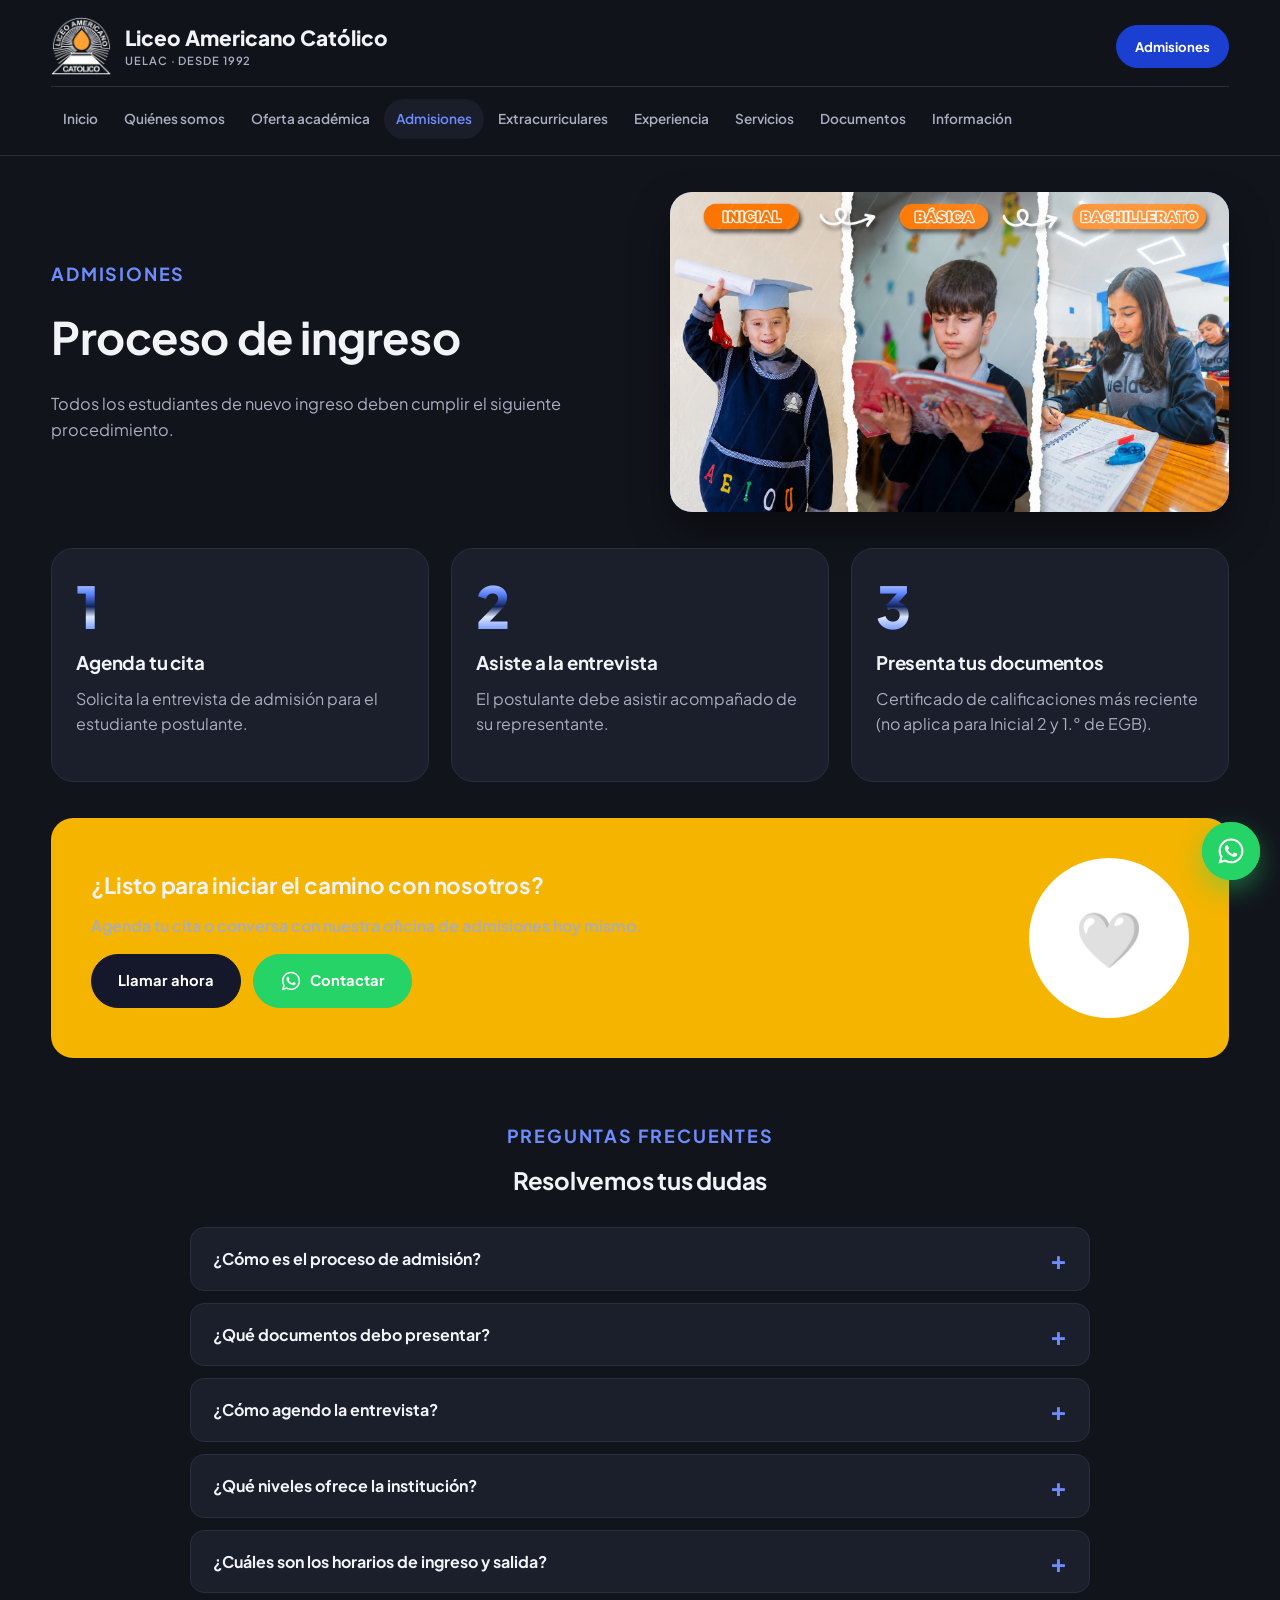
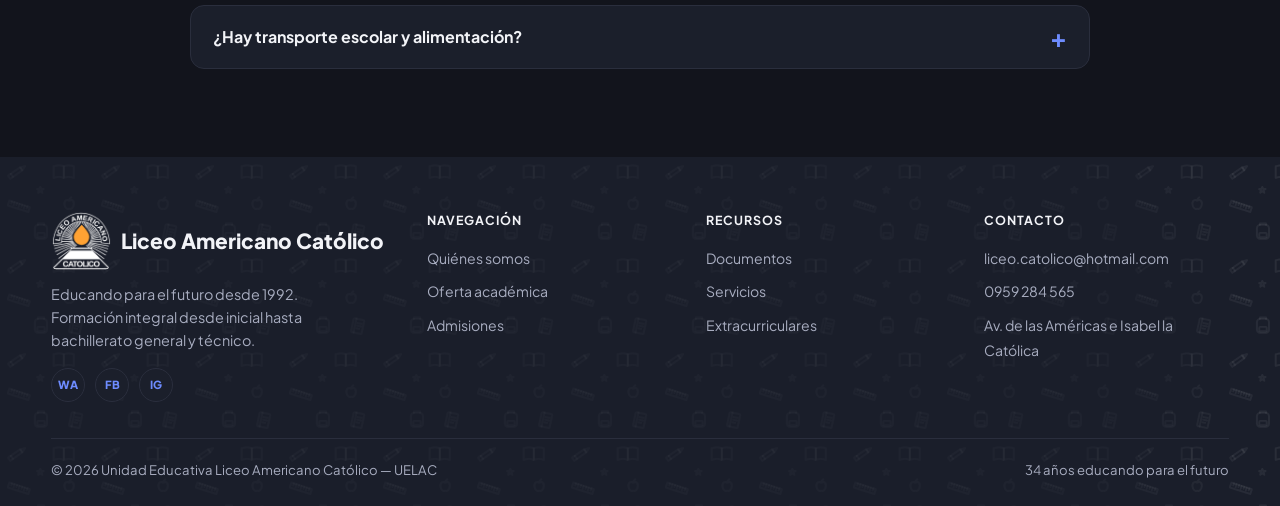
==== commit c1c05c08: "Add files via upload" ====
--- a/admisiones.html
+++ b/admisiones.html
@@ -21,7 +21,7 @@
   <div class="headbar">
     <div class="head-top">
       <a class="brand" href="index.html">
-        <span class="brand-icon"><img class="logo-img logo-light" src="images/logo.png" alt="UELAC" onerror="this.replaceWith(Object.assign(document.createElement('span'),{textContent:'L'}))"><img class="logo-img logo-dark" src="images/logo-dark.png" alt="UELAC" onerror="this.style.display='none';if(this.previousElementSibling)this.previousElementSibling.style.display='block';"></span>
+        <span class="brand-icon"><img width="60" height="60" class="logo-img logo-light" src="images/logo.png" alt="UELAC" onerror="this.replaceWith(Object.assign(document.createElement('span'),{textContent:'L'}))"><img width="60" height="60" class="logo-img logo-dark" src="images/logo-dark.png" alt="UELAC" onerror="this.style.display='none';if(this.previousElementSibling)this.previousElementSibling.style.display='block';"></span>
         <span class="brand-name">Liceo Americano Católico<span>UELAC · Desde 1992</span></span>
       </a>
       <div class="head-actions">
@@ -96,7 +96,7 @@
     <div class="foot-grid">
       <div>
         <div class="foot-brand">
-          <span class="brand-icon"><img class="logo-img logo-light" src="images/logo.png" alt="UELAC" style="width:100%;height:100%;object-fit:cover;border-radius:9px" onerror="this.replaceWith(Object.assign(document.createElement('span'),{textContent:'L'}))"><img class="logo-img logo-dark" src="images/logo-dark.png" alt="UELAC" style="width:100%;height:100%;object-fit:cover;border-radius:9px" onerror="this.style.display='none';if(this.previousElementSibling)this.previousElementSibling.style.display='block';"></span>
+          <span class="brand-icon"><img width="60" height="60" class="logo-img logo-light" src="images/logo.png" alt="UELAC" style="width:100%;height:100%;object-fit:cover;border-radius:9px" onerror="this.replaceWith(Object.assign(document.createElement('span'),{textContent:'L'}))"><img width="60" height="60" class="logo-img logo-dark" src="images/logo-dark.png" alt="UELAC" style="width:100%;height:100%;object-fit:cover;border-radius:9px" onerror="this.style.display='none';if(this.previousElementSibling)this.previousElementSibling.style.display='block';"></span>
           <span class="brand-name">Liceo Americano Católico</span>
         </div>
         <p style="max-width:280px;font-size:.9rem">Educando para el futuro desde 1992. Formación integral desde inicial hasta bachillerato general y técnico.</p>
--- a/styles.css
+++ b/styles.css
@@ -57,7 +57,7 @@
 button{font-family:inherit;}
 
 /* header */
-header{position:sticky;top:0;z-index:100;background:rgba(255,255,255,.92);backdrop-filter:blur(8px);border-bottom:1px solid var(--line);}
+header{position:sticky;top:0;z-index:100;background:rgba(255,255,255,.97);border-bottom:1px solid var(--line);}
 .headbar{display:flex;flex-direction:column;gap:10px;padding:16px clamp(20px,4vw,64px);max-width:var(--maxw);margin:0 auto;}
 .head-top{display:flex;align-items:center;justify-content:space-between;gap:20px;width:100%;}
 .head-actions{display:flex;align-items:center;gap:14px;flex-shrink:0;}
@@ -104,7 +104,7 @@
 .photo-frame-compact{height:320px;}
 
 /* hero (home) */
-.hero{padding-top:64px;padding-bottom:80px;}
+.hero{padding-top:64px;padding-bottom:56px;}
 .hero-grid{display:grid;grid-template-columns:.85fr 1.2fr;gap:60px;align-items:center;}
 .hero h1{font-size:clamp(2.3rem,4.6vw,3.6rem);line-height:1.05;margin-bottom:.35em;}
 .hero p.lead{font-size:1.02rem;max-width:440px;}
@@ -266,8 +266,10 @@
 .feat{background:#fff;border:1px solid var(--line);border-radius:var(--radius);padding:20px;display:flex;flex-direction:column;gap:16px;cursor:pointer;transition:transform .2s ease,box-shadow .2s ease,border-color .2s ease;}
 .feat:hover,.feat.selected{transform:scale(1.05);box-shadow:0 18px 40px rgba(27,63,209,.18);border-color:var(--blue);z-index:2;position:relative;}
 .feat-photo{flex:none;width:100%;aspect-ratio:3/4;position:relative;border-radius:var(--radius-sm);overflow:hidden;background:var(--bg-soft);}
-.feat-photo .feat-media{position:absolute;inset:0;width:100%;height:100%;object-fit:cover;opacity:0;transition:opacity .6s ease;}
-.feat-photo .feat-media.active{opacity:1;}
+.feat-photo .feat-media{position:absolute;inset:0;width:100%;height:100%;object-fit:cover;z-index:0;}
+.feat-photo .feat-media:first-child{z-index:1;}
+.feat-photo .feat-media.active{z-index:2;animation:feat-in .5s ease;}
+@keyframes feat-in{from{transform:scale(1.05);}to{transform:none;}}
 .feat-body{flex:1;min-width:0;}
 .feat .mark{width:40px;height:40px;border-radius:12px;margin-bottom:14px;display:flex;align-items:center;justify-content:center;font-size:1.2rem;}
 .horario-wrap{border:2px solid var(--blue);border-radius:var(--radius-sm);overflow:hidden;background:#fff;}
@@ -402,7 +404,7 @@
 html.dark-mode .eyebrow{color:var(--dm-blue);}
 html.dark-mode em{color:var(--dm-blue);}
 html.dark-mode .lema-wide em{color:var(--yellow);}
-html.dark-mode header{background:rgba(18,20,28,.92);border-bottom:1px solid var(--dm-line);}
+html.dark-mode header{background:rgba(18,20,28,.97);border-bottom:1px solid var(--dm-line);}
 html.dark-mode .brand-name{color:var(--dm-ink);}
 html.dark-mode .brand-name span{color:var(--dm-ink-soft);}
 html.dark-mode nav.mainnav a{color:var(--dm-ink-soft);}
@@ -495,8 +497,6 @@
    TEMPLATES & MOTION (designer pass): marquee, bento, counters, path,
    FAQ, values, doc search, reveal-on-scroll, floating widgets
    ===================================================================== */
-body{animation:page-in .5s ease backwards;}
-@keyframes page-in{from{opacity:0;}to{opacity:1;}}
 
 /* --- scroll reveal (classes are added by script.js, so nothing hides if JS fails) --- */
 .reveal{opacity:0;transform:translateY(26px);}
@@ -528,10 +528,10 @@
 .bento{display:grid;grid-template-columns:repeat(4,1fr);grid-auto-rows:210px;gap:18px;}
 .bento-tile{position:relative;isolation:isolate;border-radius:var(--radius);overflow:hidden;display:flex;align-items:flex-end;text-decoration:none;color:#fff;background:var(--g,linear-gradient(135deg,#1B3FD1,#3F63E0));box-shadow:0 10px 26px rgba(18,35,91,.12);transition:box-shadow .3s ease;}
 .bento-tile.t-big{grid-column:span 2;grid-row:span 2;}
-.bento-tile img{position:absolute;inset:0;width:100%;height:100%;object-fit:cover;z-index:-2;transition:transform .7s ease;}
+.bento-tile .slide{z-index:-2;}
 .bento-tile::before{content:"";position:absolute;inset:0;z-index:-1;background:linear-gradient(to top,rgba(10,20,60,.82) 0%,rgba(10,20,60,.1) 62%,transparent 100%);}
 .bento-tile:hover{box-shadow:0 22px 44px rgba(27,63,209,.3);}
-.bento-tile:hover img{transform:scale(1.1);}
+.bento-tile:hover .slide img{transform:scale(1.08);}
 .bento-body{padding:20px 22px;position:relative;}
 .bento-tag{display:inline-block;background:var(--yellow);color:var(--blue-dark);font-size:.7rem;font-weight:800;text-transform:uppercase;letter-spacing:.08em;padding:4px 10px;border-radius:99px;}
 .bento-tile h3{color:#fff;font-size:1.05rem;margin:10px 0 4px;}
@@ -645,9 +645,24 @@
 html.dark-mode .bento-tile{box-shadow:0 10px 26px rgba(0,0,0,.4);}
 
 @media (prefers-reduced-motion:reduce){
-  body{animation:none;}
   .reveal{opacity:1;transform:none;}
   .reveal-in,.marquee-group,.cta-emoji,.fab-wa::before,.path.armed.in-view .path-nodes li,.path.armed.in-view .path-nodes li.grad .dot{animation:none;}
   .path.armed .path-nodes li{opacity:1;transform:none;}
   .path.armed .path-fill{width:100%;height:100%;transition:none;}
 }
+
+/* home: stats right under the hero, photo slots in "Por qué elegirnos", alternating tile photos */
+.stats-section{padding:0 0 76px;}
+.feature-photo{position:relative;aspect-ratio:4/3;background:var(--bg-soft);border-radius:var(--radius-sm);overflow:hidden;margin-bottom:20px;}
+.feature-card:hover .feature-photo .slide img{transform:scale(1.05);}
+html.dark-mode .feature-photo{background:var(--dm-bg-soft);}
+@media (max-width:560px){.stats-section{padding-bottom:56px;}}
+
+/* rotating photo slides: fade between photos; .fit shows the whole photo over a blurred copy of itself */
+.slide{position:absolute;inset:0;overflow:hidden;opacity:0;transition:opacity 1s ease;}
+.slide.active{opacity:1;}
+.slide img{position:absolute;inset:0;width:100%;height:100%;object-fit:cover;transition:transform .7s ease;}
+.slide.fit::before{content:"";position:absolute;inset:-24px;background:var(--bg) center/cover no-repeat;filter:blur(22px) brightness(.85) saturate(1.1);}
+.slide.fit img{object-fit:contain;}
+footer::before{animation-play-state:paused;}
+footer.in-view::before{animation-play-state:running;}
